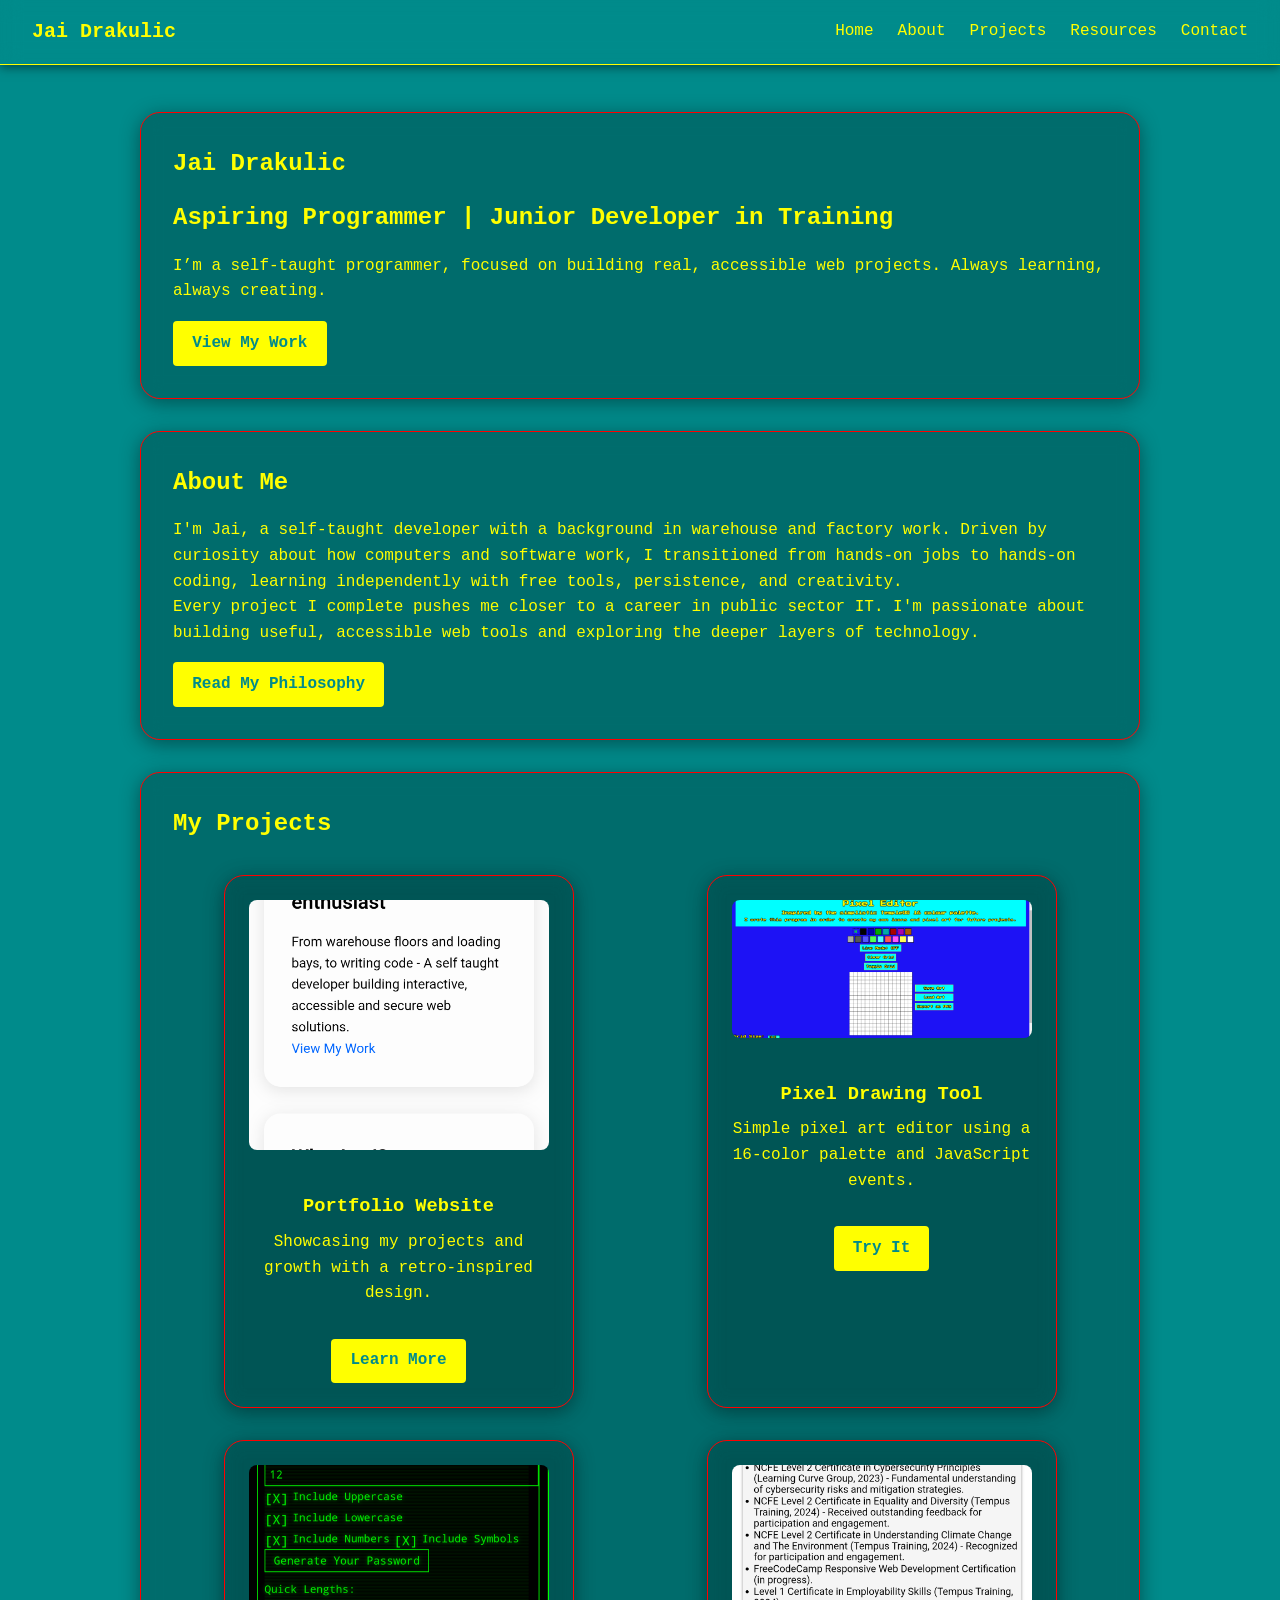
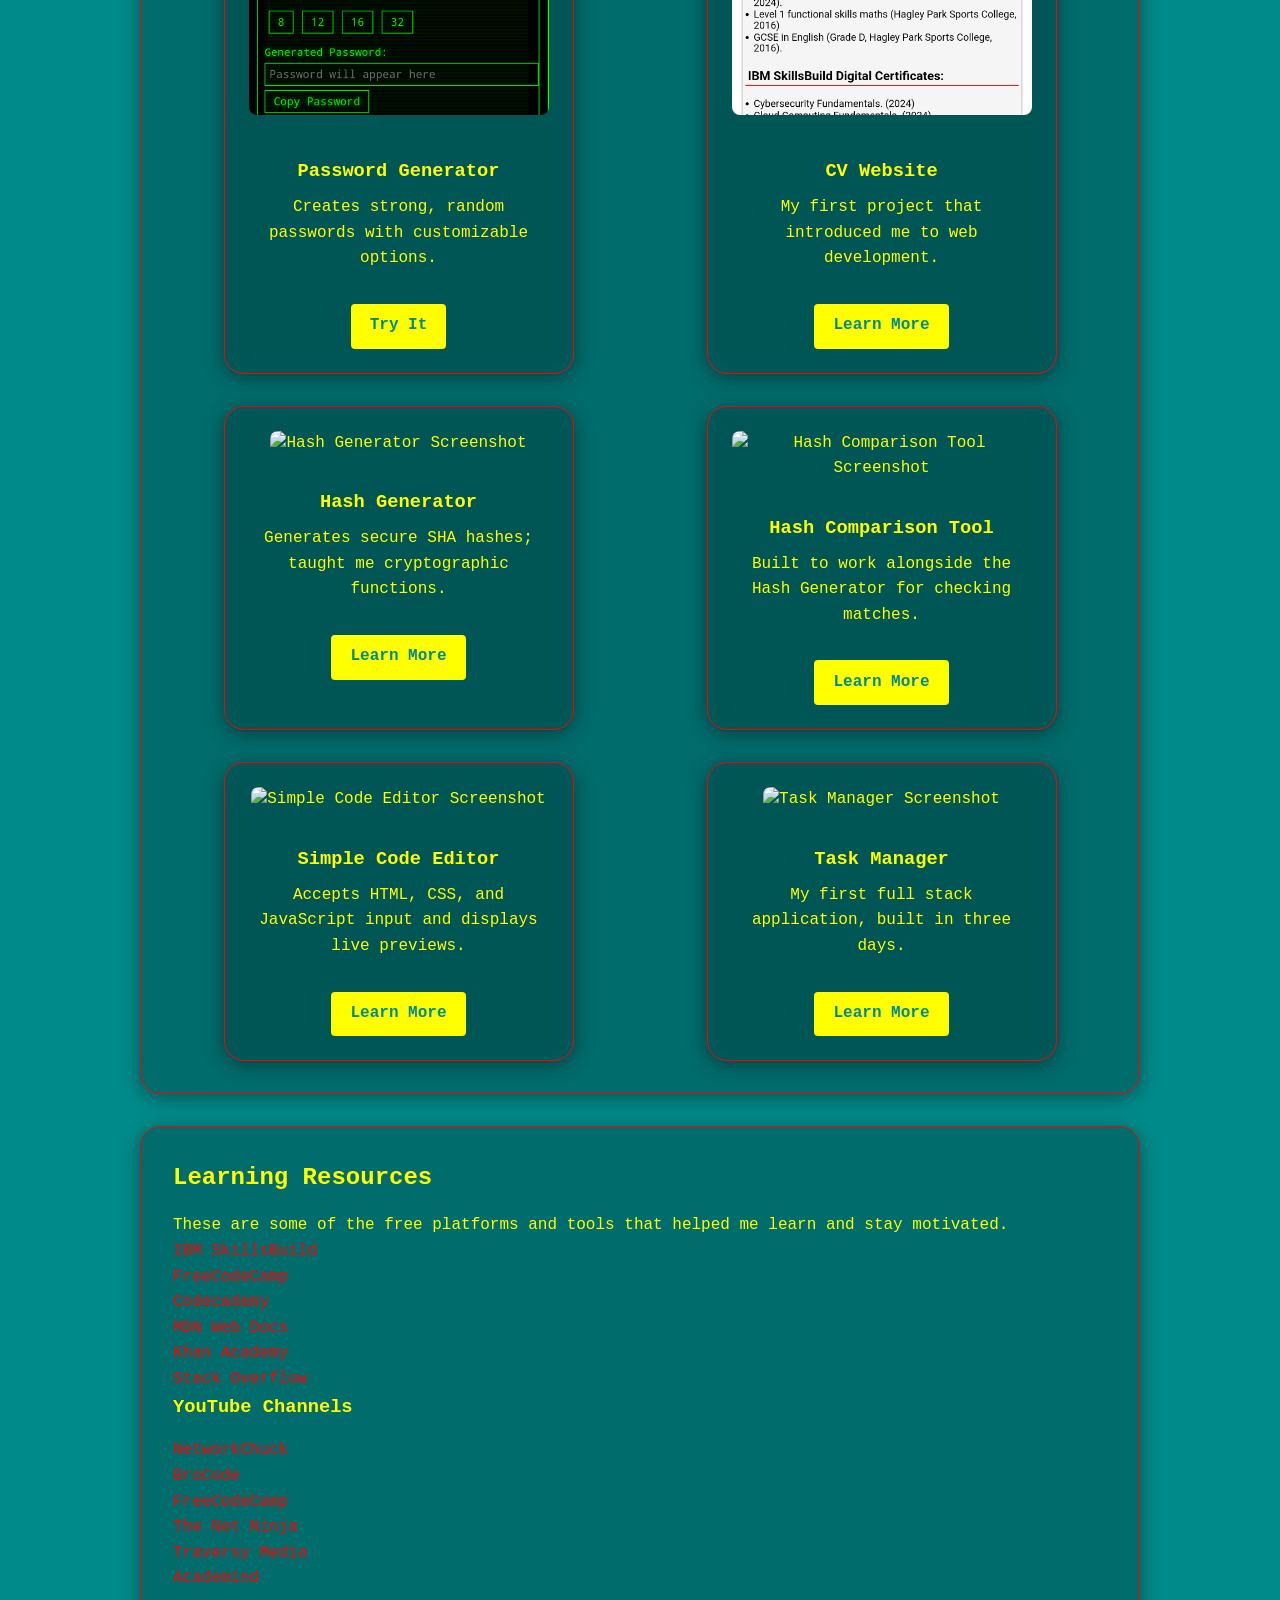
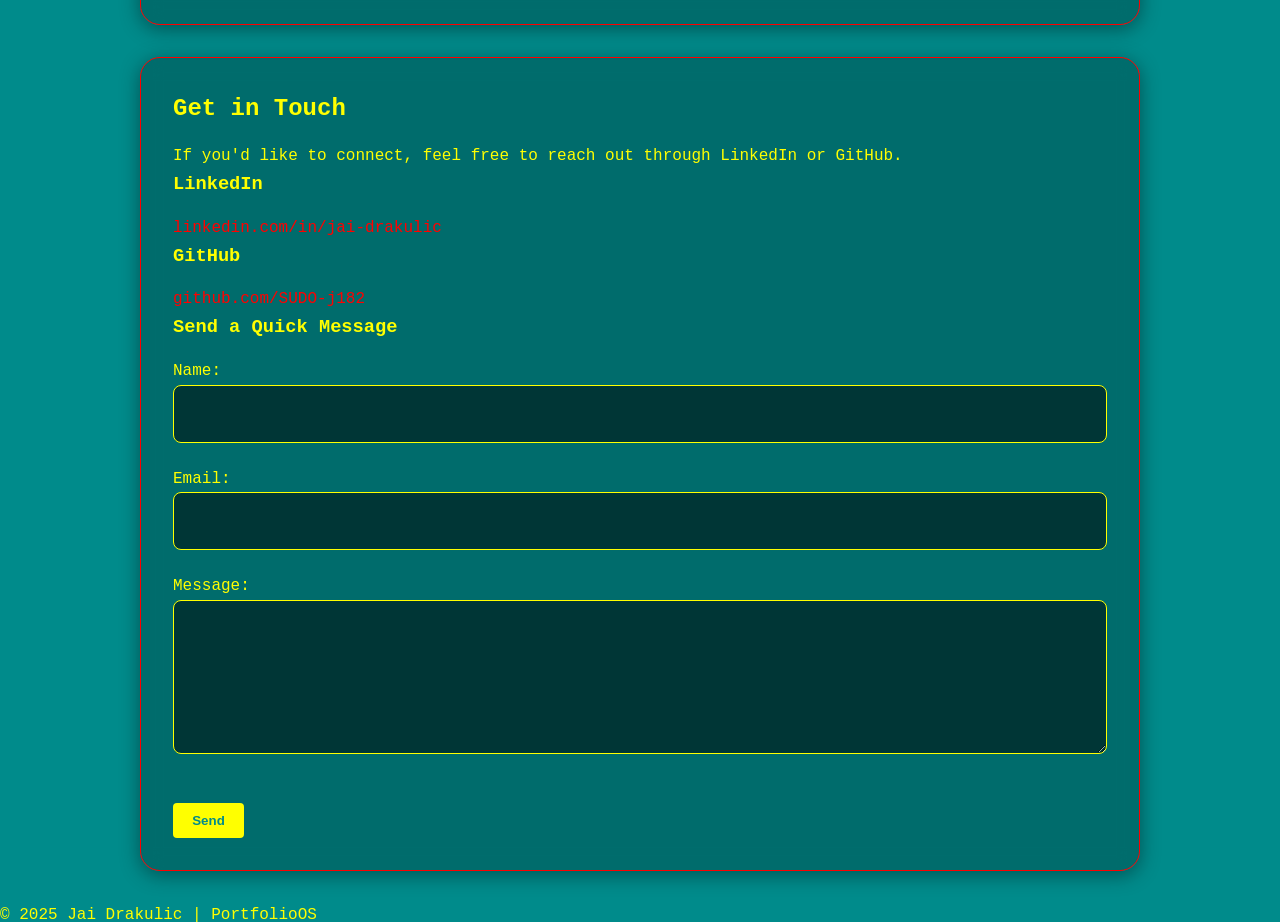
==== index.html @ 0e533c9b "Refactored CSS and HTML" ====
<!DOCTYPE html>
<html lang="en">

<head>
  <meta charset="UTF-8">
  <meta name="viewport" content="width=device-width, initial-scale=1.0">
  <meta name="description" content="PortfolioOS - Showcasing my programming, web development, and TempleOS-inspired projects.">
  <title>PortfolioOS | Home</title>
  <link rel="stylesheet" href="styles.css">
  <link rel="icon" href="assets/favicon-16x16.png" type="image/png">
  <style>
    .scroll-section {
      opacity: 1 !important;
      transform: none !important;
    }
  </style>
  
  
</head>

<body>

  <!--==============================
      NAVIGATION BAR
  ==============================-->
  <header>
    <nav class="navbar">
      <div class="nav-brand">Jai Drakulic</div>
      <ul class="nav-links">
        <li><a href="#intro">Home</a></li>
        <li><a href="#about">About</a></li>
        <li><a href="#projects">Projects</a></li>
        <li><a href="#resources">Resources</a></li>
        <li><a href="#contact">Contact</a></li>
      </ul>
    </nav>
  </header>

  <!--==============================
      HERO SECTION
  ==============================-->
  <main>
    <section id="intro" class="scroll-section">
      <div class="hero-content">
        <h1>Jai Drakulic</h1>
        <h2>Aspiring Programmer | Junior Developer in Training</h2>
        <p>I’m a self-taught programmer, focused on building real, accessible web projects. Always learning, always creating.</p>
        <a href="#projects" class="cta-button">View My Work</a>
      </div>
    </section>
    

    <!--==============================
        ABOUT SECTION
    ==============================-->
    <section id="about" class="scroll-section">
      <h2>About Me</h2>
      <p>I'm Jai, a self-taught developer with a background in warehouse and factory work. Driven by curiosity about how computers and software work, I transitioned from hands-on jobs to hands-on coding, learning independently with free tools, persistence, and creativity.</p>
      
      <p>Every project I complete pushes me closer to a career in public sector IT. I'm passionate about building useful, accessible web tools and exploring the deeper layers of technology.</p>
    
      <a href="#journal" class="cta-button">Read My Philosophy</a>
    </section>
    
    

    <!--==============================
        PROJECTS SECTION
    ==============================-->
    <section id="projects" class="scroll-section">
      <h2>My Projects</h2>
      <div class="project-grid">
    
        <!-- Project 1 -->
        <div class="project-card">
          <img src="assets/current portfolio(mobile).png" alt="Portfolio Website Screenshot">
          <h3>Portfolio Website</h3>
          <p>Showcasing my projects and growth with a retro-inspired design.</p>
          <a href="#portfolio-details" class="cta-button">Learn More</a>
        </div>
    
        <!-- Project 2 -->
        <div class="project-card">
          <img src="assets/current drawtool (desktop).png" alt="Pixel Drawing Tool Screenshot">
          <h3>Pixel Drawing Tool</h3>
          <p>Simple pixel art editor using a 16-color palette and JavaScript events.</p>
          <a href="https://sudo-j182.github.io/simple-drawing-tool/" target="_blank" class="cta-button">Try It</a>
        </div>
    
        <!-- Project 3 -->
        <div class="project-card">
          <img src="assets/current passgen (mobile).png" alt="Password Generator Screenshot">
          <h3>Password Generator</h3>
          <p>Creates strong, random passwords with customizable options.</p>
          <a href="https://sudo-j182.github.io/Password-Generator/" target="_blank" class="cta-button">Try It</a>
        </div>
    
        <!-- New: CV Website -->
        <div class="project-card">
          <img src="assets/cv layout.png" alt="CV Website Screenshot">
          <h3>CV Website</h3>
          <p>My first project that introduced me to web development.</p>
          <a href="#cv-details" class="cta-button">Learn More</a>
        </div>
    
        <!-- New: Hash Generator -->
        <div class="project-card">
          <img src="assets/hash-generator.png" alt="Hash Generator Screenshot">
          <h3>Hash Generator</h3>
          <p>Generates secure SHA hashes; taught me cryptographic functions.</p>
          <a href="#hashgen-details" class="cta-button">Learn More</a>
        </div>
    
        <!-- New: Hash Comparison Tool -->
        <div class="project-card">
          <img src="assets/hash-compare.png" alt="Hash Comparison Tool Screenshot">
          <h3>Hash Comparison Tool</h3>
          <p>Built to work alongside the Hash Generator for checking matches.</p>
          <a href="#hashcompare-details" class="cta-button">Learn More</a>
        </div>
    
        <!-- New: Simple Code Editor -->
        <div class="project-card">
          <img src="assets/code-editor.png" alt="Simple Code Editor Screenshot">
          <h3>Simple Code Editor</h3>
          <p>Accepts HTML, CSS, and JavaScript input and displays live previews.</p>
          <a href="#codeeditor-details" class="cta-button">Learn More</a>
        </div>
    
        <!-- New: Task Manager -->
        <div class="project-card">
          <img src="assets/task-manager.png" alt="Task Manager Screenshot">
          <h3>Task Manager</h3>
          <p>My first full stack application, built in three days.</p>
          <a href="#taskmanager-details" class="cta-button">Learn More</a>
        </div>
    
      </div>
    </section>
    
    

    <!--==============================
        RESOURCES SECTION
    ==============================-->
    <section id="resources" class="scroll-section">
      <h2>Learning Resources</h2>
      <p>These are some of the free platforms and tools that helped me learn and stay motivated.</p>

      <ul>
        <li><a href="https://skillsbuild.org/" target="_blank" rel="noopener noreferrer">IBM SkillsBuild</a></li>
        <li><a href="https://www.freecodecamp.org/" target="_blank" rel="noopener noreferrer">FreeCodeCamp</a></li>
        <li><a href="https://www.codecademy.com/" target="_blank" rel="noopener noreferrer">Codecademy</a></li>
        <li><a href="https://developer.mozilla.org/" target="_blank" rel="noopener noreferrer">MDN Web Docs</a></li>
        <li><a href="https://www.khanacademy.org/" target="_blank" rel="noopener noreferrer">Khan Academy</a></li>
        <li><a href="https://www.stackoverflow.com" target="_blank" rel="noopener noreferrer">Stack Overflow</a></li>
      </ul>

      <h3>YouTube Channels</h3>
      <ul>
        <li><a href="https://www.youtube.com/c/NetworkChuck" target="_blank" rel="noopener noreferrer">NetworkChuck</a></li>
        <li><a href="https://www.youtube.com/c/BroCodez" target="_blank" rel="noopener noreferrer">BroCode</a></li>
        <li><a href="https://www.youtube.com/c/Freecodecamp" target="_blank" rel="noopener noreferrer">FreeCodeCamp</a></li>
        <li><a href="https://www.youtube.com/c/TheNetNinja" target="_blank" rel="noopener noreferrer">The Net Ninja</a></li>
        <li><a href="https://www.youtube.com/c/TraversyMedia" target="_blank" rel="noopener noreferrer">Traversy Media</a></li>
        <li><a href="https://www.youtube.com/c/Academind" target="_blank" rel="noopener noreferrer">Academind</a></li>
      </ul>
    </section>

    <!--==============================
        CONTACT SECTION
    ==============================-->
    <section id="contact" class="scroll-section">
      <h2>Get in Touch</h2>
      <p>If you'd like to connect, feel free to reach out through LinkedIn or GitHub.</p>

      <div class="contact-methods">
        <h3>LinkedIn</h3>
        <p><a href="https://www.linkedin.com/in/jai-drakulic-7a1230340/" target="_blank" rel="noopener noreferrer">linkedin.com/in/jai-drakulic</a></p>

        <h3>GitHub</h3>
        <p><a href="https://github.com/SUDO-j182" target="_blank" rel="noopener noreferrer">github.com/SUDO-j182</a></p>
      </div>

      <h3>Send a Quick Message</h3>
      <form action="https://formspree.io/f/{your-form-id}" method="POST" class="contact-form styled-form">
        <label for="name">Name:</label>
        <input type="text" id="name" name="name" required>

        <label for="email">Email:</label>
        <input type="email" id="email" name="email" required>

        <label for="message">Message:</label>
        <textarea id="message" name="message" rows="5" required></textarea>

        <button type="submit" class="cta-button">Send</button>
      </form>
    </section>
  </main>

  <!--==============================
        FOOTER
  ==============================-->
  <footer>
    <p>&copy; 2025 Jai Drakulic | PortfolioOS</p>
  </footer>

  <script src="main.js" defer></script>
</body>
</html>
---- styles.css ----
/* ================================
   CSS RESET
================================ */
* {
  margin: 0;
  padding: 0;
  box-sizing: border-box;
}

html {
  scroll-behavior: smooth;
}

/* ================================
   GLOBAL STYLES
================================ */
@font-face {
  font-family: 'Press Start 2P';
  src: url('PressStart2P-Regular.ttf') format('truetype');
  font-display: swap;
}

body {
  font-family: 'Press Start 2P', monospace;
  line-height: 1.6;
  background-color: darkcyan;
  color: yellow;
  padding-top: 80px;
}

h1, h2, h3 {
  font-weight: 600;
  margin-bottom: 1rem;
  color: yellow;
}

a {
  color: red;
  text-decoration: none;
}

a:hover {
  text-decoration: underline;
}

ul {
  list-style: none;
  padding-left: 0;
  padding-right: 0;
}

/* ================================
   REUSABLE SECTIONS / CONTAINERS
================================ */
.scroll-section {
  background: rgba(0, 79, 79, 0.5);
  border: 1px solid red;
  border-radius: 20px;
  padding: 2rem;
  margin: 2rem auto;
  width: 90%;
  max-width: 1000px;
  backdrop-filter: blur(10px);
  box-shadow: 0 4px 20px rgba(0, 0, 0, 0.4);
  opacity: 0;
  transform: translateY(40px);
  transition: opacity 0.8s ease-out, transform 0.8s ease-out;
  will-change: opacity, transform;
}

.scroll-section.visible {
  opacity: 1;
  transform: translateY(0);
}

.scroll-section:hover {
  transform: scale(1.02);
  box-shadow: 0 12px 32px rgba(255, 0, 0, 0.4);
  border: 1px solid yellow;
}

/* ================================
   NAVIGATION BAR
================================ */
.navbar {
  position: fixed;
  top: 0;
  left: 0;
  width: 100%;
  z-index: 999;
  display: flex;
  justify-content: space-between;
  align-items: center;
  padding: 1rem 2rem;
  background-color: rgba(0, 139, 139, 0.2);
  backdrop-filter: blur(10px);
  border-bottom: 1px solid yellow;
  color: yellow;
  box-shadow: 0 2px 10px rgba(0, 0, 0, 0.5);
}

.nav-brand {
  font-weight: bold;
  font-size: 1.25rem;
  color: yellow;
}

.nav-links {
  display: flex;
  gap: 1.5rem;
}

.nav-links li a {
  color: yellow;
  text-decoration: none;
  font-weight: 500;
  position: relative;
  transition: color 0.3s ease, transform 0.3s ease;
}

.nav-links li a::after {
  content: '';
  position: absolute;
  left: 0;
  bottom: -4px;
  width: 0;
  height: 2px;
  background-color: red;
  transition: width 0.3s ease;
}

.nav-links li a:hover {
  transform: scale(1.05);
  color: yellow;
}
.nav-links li a:hover::after {
  width: 100%;
}

/* ================================
   PROJECT HOVER EFFECT (Original)
================================ */
.project:hover {
  transform: scale(1.02);
  box-shadow: 0 8px 20px rgba(255, 0, 0, 0.4);
  transition: all 0.3s ease;
}

/* ================================
   CONTACT FORM STYLING
================================ */
.styled-form input,
.styled-form textarea {
  width: 100%;
  padding: 1rem;
  margin-bottom: 1.5rem;
  border: 1px solid yellow;
  border-radius: 8px;
  background-color: #003636;
  color: yellow;
  font-size: 1rem;
  font-family: inherit;
  resize: vertical;
  box-sizing: border-box;
  line-height: 1.5;
  transition: background-color 0.3s ease, box-shadow 0.3s ease;
}

.styled-form input::placeholder,
.styled-form textarea::placeholder {
  color: rgba(255, 255, 0, 0.6);
}

.styled-form input:focus,
.styled-form textarea:focus {
  outline: none;
  background-color: #004f4f;
  box-shadow: 0 0 0 2px red;
}

/* ================================
   CALL TO ACTION BUTTON
================================ */
.cta-button {
  display: inline-block;
  margin-top: 1rem;
  padding: 0.6rem 1.2rem;
  background-color: yellow;
  color: darkcyan;
  font-weight: bold;
  text-decoration: none;
  border: none;
  border-radius: 4px;
  transition: background-color 0.3s ease;
}

.cta-button:hover {
  background-color: #ffe100;
}

/* ================================
   SCROLLBAR STYLING
================================ */
::-webkit-scrollbar {
  width: 8px;
}
::-webkit-scrollbar-track {
  background: #002b2b;
}
::-webkit-scrollbar-thumb {
  background-color: yellow;
  border-radius: 10px;
}

/* ================================
   RANDOM QUOTES BLOCK
================================ */
#random-thought {
  opacity: 1;
  transition: opacity 1s ease-in-out;
  color: yellow;
}

.fade-out {
  opacity: 0;
}

/* ================================
   PROJECT GRID & PROJECT CARDS
================================ */
.project-grid {
  display: grid;
  grid-template-columns: repeat(auto-fit, minmax(300px, 1fr));
  gap: 2rem;
  justify-items: center;
  margin-top: 2rem;
}

.project-card {
  background: rgba(0, 79, 79, 0.5);
  border: 1px solid red;
  border-radius: 20px;
  padding: 1.5rem;
  width: 100%;
  max-width: 350px;
  text-align: center;
  backdrop-filter: blur(10px);
  box-shadow: 0 4px 20px rgba(0, 0, 0, 0.4);
  transition: transform 0.3s ease, box-shadow 0.3s ease;
}

.project-card:hover {
  transform: scale(1.02);
  box-shadow: 0 8px 20px rgba(255, 0, 0, 0.4);
}

.project-card img {
  width: 100%;
  height: auto;
  border-radius: 8px;
  margin-bottom: 1rem;
  max-height: 250px; /* 🛠️ LIMIT how tall images can be */
  object-fit: cover; /* 🛠️ crops nicely without squashing */
}

.project-card h3 {
  margin-top: 1rem;
  margin-bottom: 0.5rem;
  color: yellow;
}

.project-card p {
  margin-bottom: 1rem;
  color: yellow;
}

/* ================================
   RESPONSIVE DESIGN
================================ */
@media (max-width: 768px) {
  .navbar {
    flex-direction: column;
    align-items: flex-start;
    padding: 0.75rem;
  }

  .nav-brand {
    width: 100%;
    text-align: center;
  }

  .nav-links {
    flex-direction: row;
    gap: 0.5rem;
    width: 100%;
    margin-top: 0.5rem;
  }

  .nav-links a {
    padding: 0.75rem 0.75rem;
    width: 100%;
    display: block;
    border-radius: 8px;
  }

  .nav-links a:hover {
    background-color: rgba(0, 79, 79, 0.4);
  }

  img {
    max-width: 300px;
  }
}
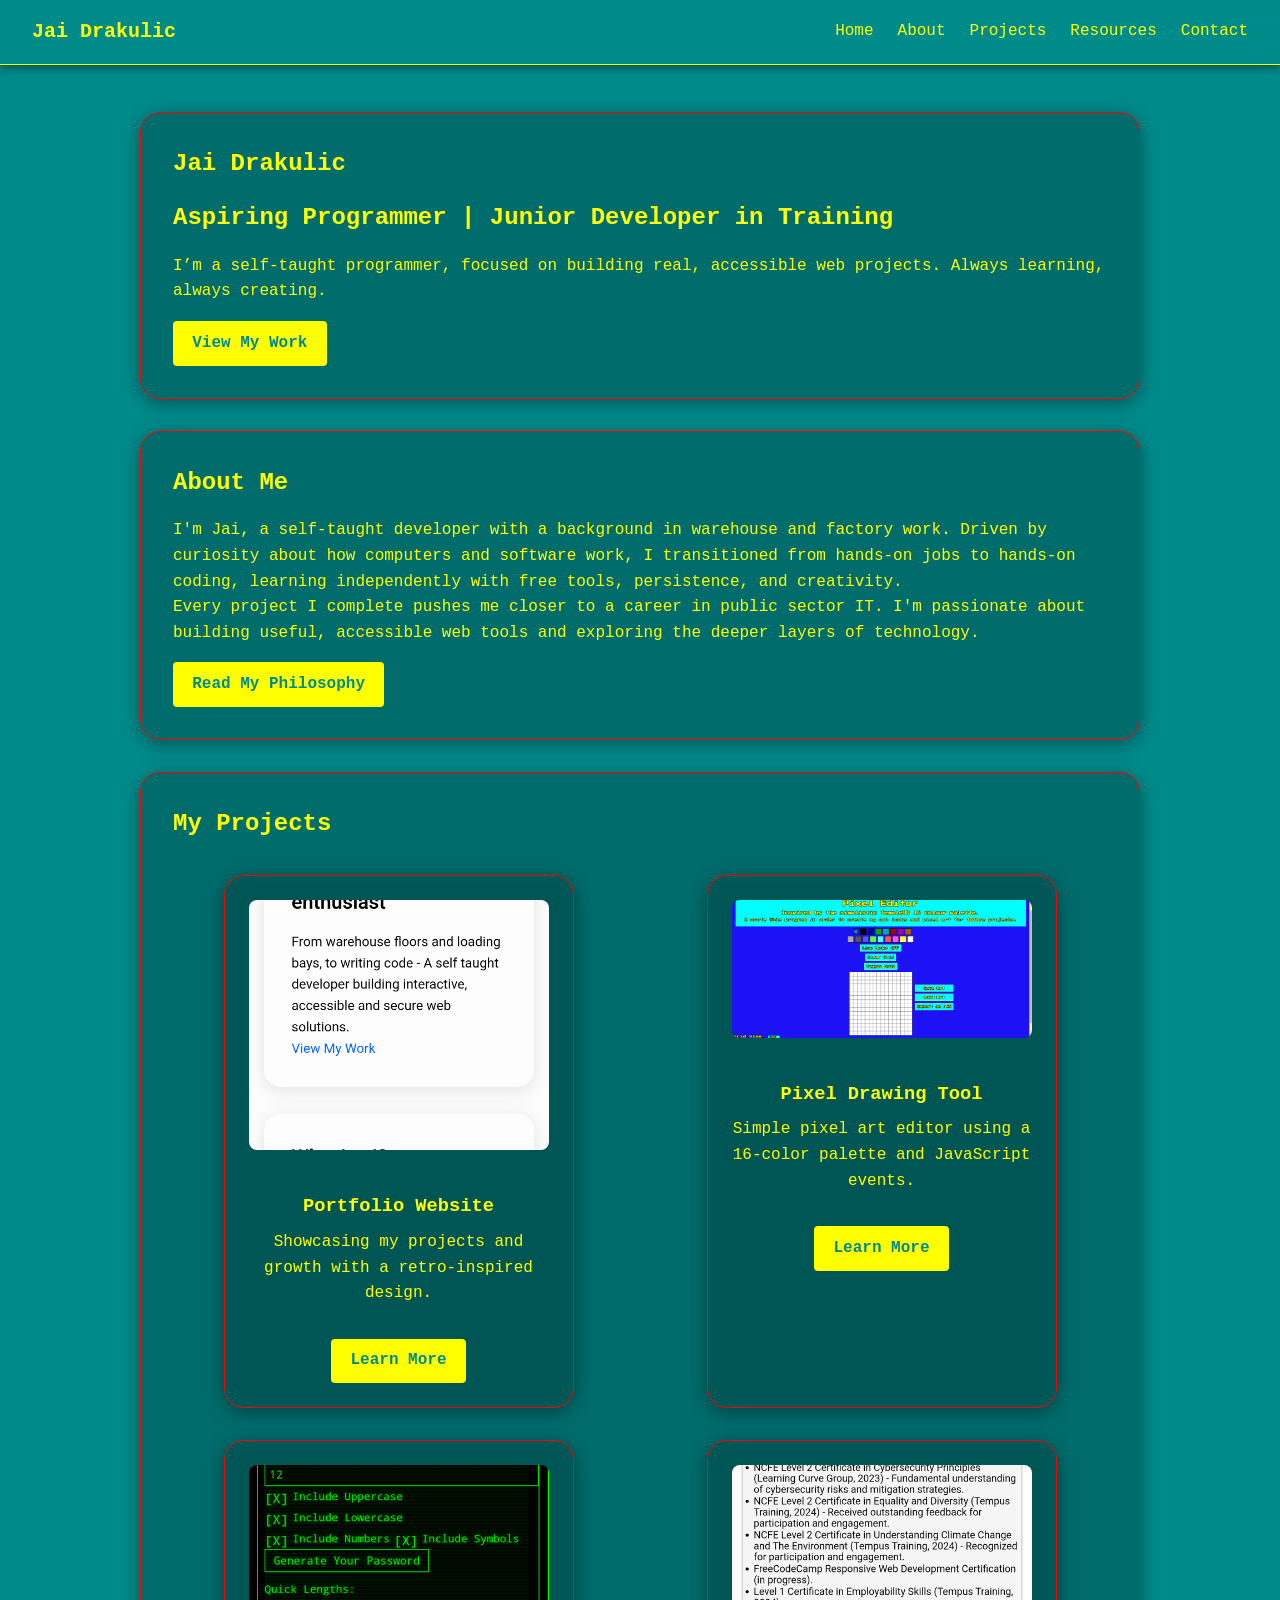
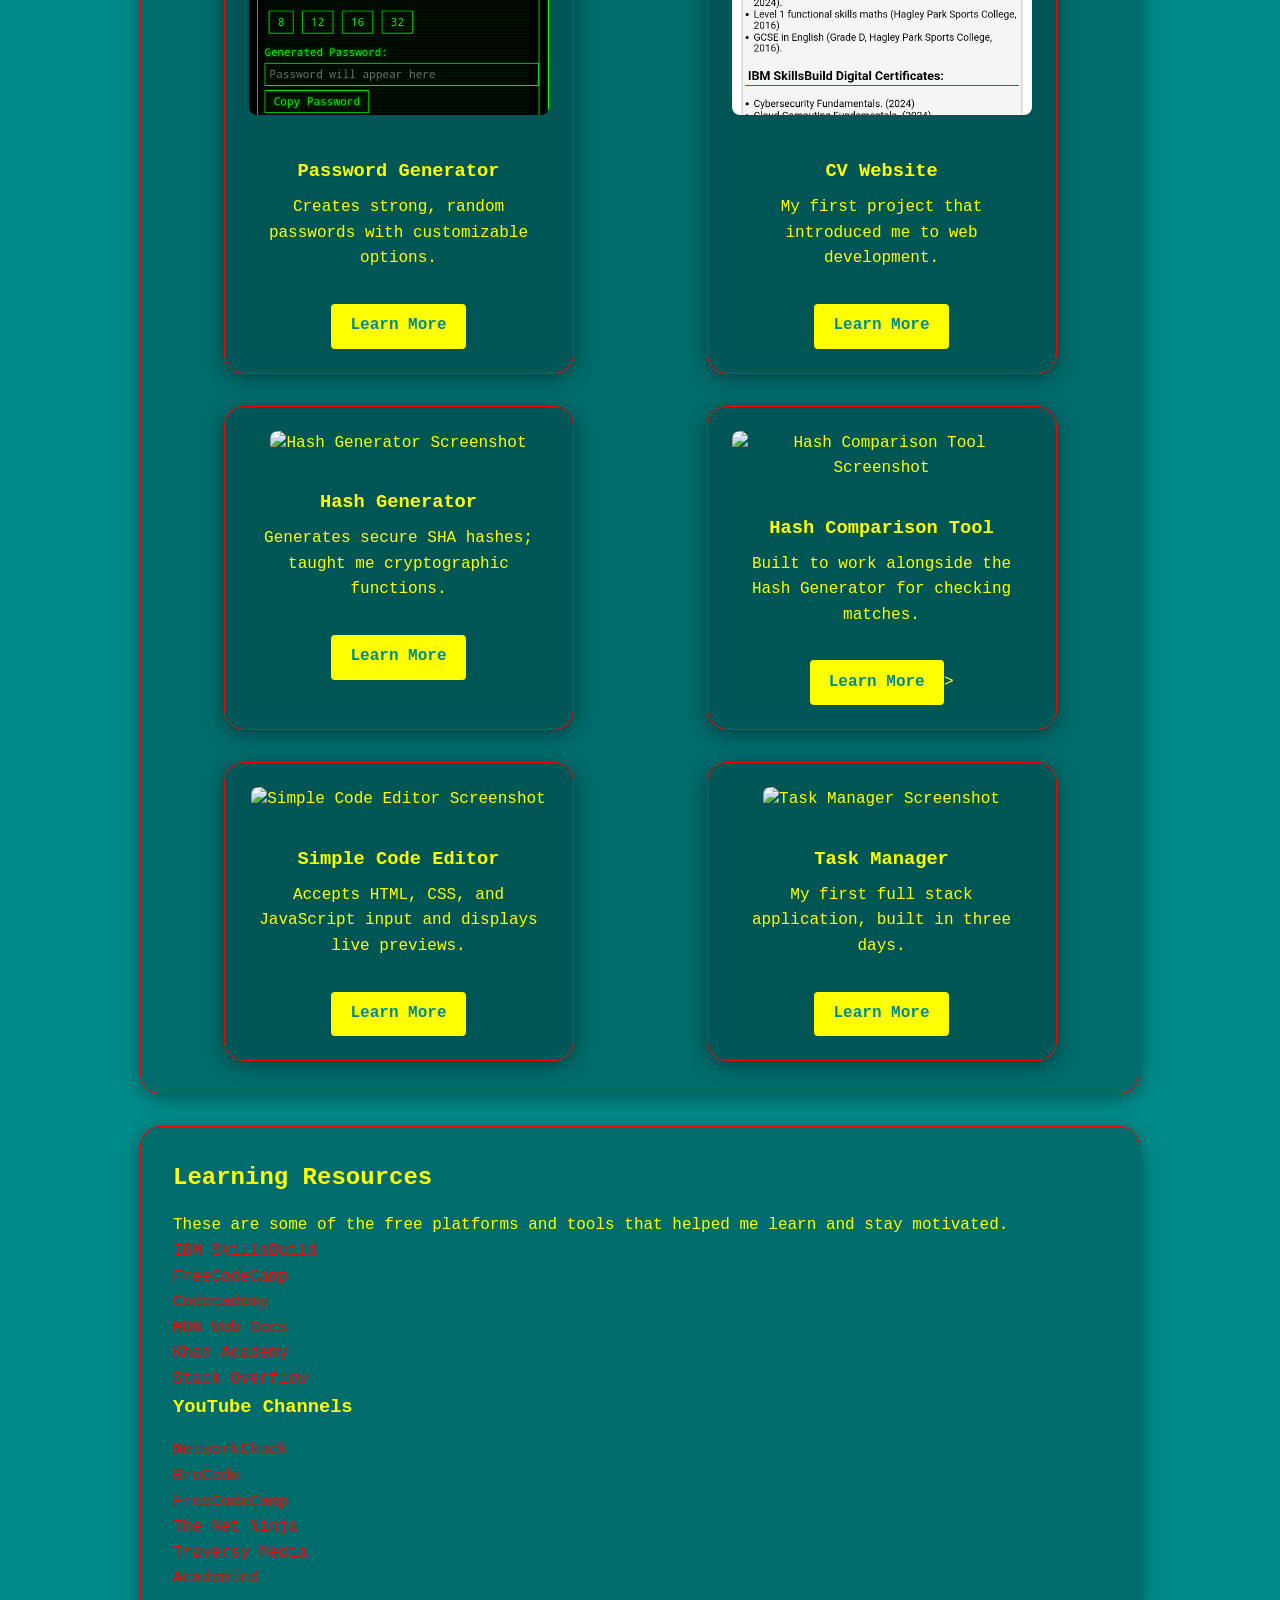
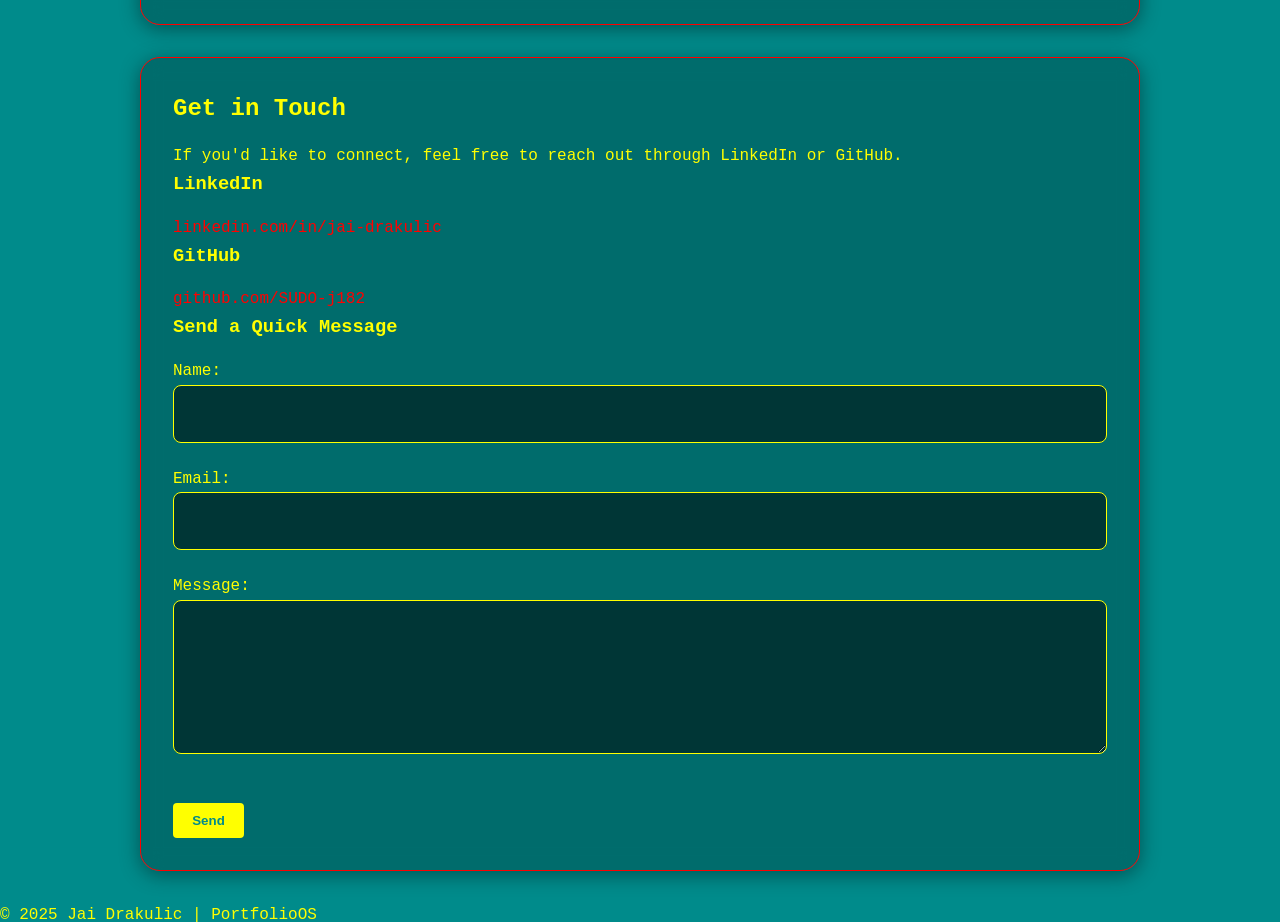
==== commit 975c1e5e: "Adding dynamic project modals so that users fan kearn more if they choose to by clicking kearn more " ====
--- a/index.html
+++ b/index.html
@@ -76,7 +76,7 @@
           <img src="assets/current portfolio(mobile).png" alt="Portfolio Website Screenshot">
           <h3>Portfolio Website</h3>
           <p>Showcasing my projects and growth with a retro-inspired design.</p>
-          <a href="#portfolio-details" class="cta-button">Learn More</a>
+         <a href="javascript:void(0);" class="cta-button" onclick="openModal('Portfolio Website', 'Showcasing my projects and growth with a retro-inspired design.')">Learn More</a>
         </div>
     
         <!-- Project 2 -->
@@ -84,7 +84,7 @@
           <img src="assets/current drawtool (desktop).png" alt="Pixel Drawing Tool Screenshot">
           <h3>Pixel Drawing Tool</h3>
           <p>Simple pixel art editor using a 16-color palette and JavaScript events.</p>
-          <a href="https://sudo-j182.github.io/simple-drawing-tool/" target="_blank" class="cta-button">Try It</a>
+          <a href="javascript:void(0);" class="cta-button" onclick="openModal('Portfolio Website', 'Showcasing my projects and growth with a retro-inspired design.')">Learn More</a>
         </div>
     
         <!-- Project 3 -->
@@ -92,7 +92,7 @@
           <img src="assets/current passgen (mobile).png" alt="Password Generator Screenshot">
           <h3>Password Generator</h3>
           <p>Creates strong, random passwords with customizable options.</p>
-          <a href="https://sudo-j182.github.io/Password-Generator/" target="_blank" class="cta-button">Try It</a>
+          <a href="javascript:void(0);" class="cta-button" onclick="openModal('Portfolio Website', 'Showcasing my projects and growth with a retro-inspired design.')">Learn More</a>
         </div>
     
         <!-- New: CV Website -->
@@ -100,7 +100,7 @@
           <img src="assets/cv layout.png" alt="CV Website Screenshot">
           <h3>CV Website</h3>
           <p>My first project that introduced me to web development.</p>
-          <a href="#cv-details" class="cta-button">Learn More</a>
+          <a href="javascript:void(0);" class="cta-button" onclick="openModal('Portfolio Website', 'Showcasing my projects and growth with a retro-inspired design.')">Learn More</a>
         </div>
     
         <!-- New: Hash Generator -->
@@ -108,7 +108,7 @@
           <img src="assets/hash-generator.png" alt="Hash Generator Screenshot">
           <h3>Hash Generator</h3>
           <p>Generates secure SHA hashes; taught me cryptographic functions.</p>
-          <a href="#hashgen-details" class="cta-button">Learn More</a>
+          <a href="javascript:void(0);" class="cta-button" onclick="openModal('Portfolio Website', 'Showcasing my projects and growth with a retro-inspired design.')">Learn More</a>
         </div>
     
         <!-- New: Hash Comparison Tool -->
@@ -116,7 +116,7 @@
           <img src="assets/hash-compare.png" alt="Hash Comparison Tool Screenshot">
           <h3>Hash Comparison Tool</h3>
           <p>Built to work alongside the Hash Generator for checking matches.</p>
-          <a href="#hashcompare-details" class="cta-button">Learn More</a>
+          <a href="javascript:void(0);" class="cta-button" onclick="openModal('Portfolio Website', 'Showcasing my projects and growth with a retro-inspired design.')">Learn More</a>>
         </div>
     
         <!-- New: Simple Code Editor -->
@@ -124,7 +124,7 @@
           <img src="assets/code-editor.png" alt="Simple Code Editor Screenshot">
           <h3>Simple Code Editor</h3>
           <p>Accepts HTML, CSS, and JavaScript input and displays live previews.</p>
-          <a href="#codeeditor-details" class="cta-button">Learn More</a>
+          <a href="javascript:void(0);" class="cta-button" onclick="openModal('Portfolio Website', 'Showcasing my projects and growth with a retro-inspired design.')">Learn More</a>
         </div>
     
         <!-- New: Task Manager -->
@@ -132,7 +132,7 @@
           <img src="assets/task-manager.png" alt="Task Manager Screenshot">
           <h3>Task Manager</h3>
           <p>My first full stack application, built in three days.</p>
-          <a href="#taskmanager-details" class="cta-button">Learn More</a>
+          <a href="javascript:void(0);" class="cta-button" onclick="openModal('Portfolio Website', 'Showcasing my projects and growth with a retro-inspired design.')">Learn More</a>
         </div>
     
       </div>
@@ -204,6 +204,14 @@
   <footer>
     <p>&copy; 2025 Jai Drakulic | PortfolioOS</p>
   </footer>
+  
+  <div id="projectModal" class="modal">
+    <div class="modal-content">
+      <span class="close-button">&times;</span>
+      <h2 id="modal-tile">TITLE</h2>
+      <p id="modal-description">PROJECT DEETS GO HERE</p>
+    </div>
+  </div>
 
   <script src="main.js" defer></script>
 </body>
--- a/styles.css
+++ b/styles.css
@@ -311,3 +311,44 @@
     max-width: 300px;
   }
 }
+
+/* ================================
+   MODAL STYLING
+================================ */
+.modal {
+  display: none; /* Hidden by default */
+  position: fixed;
+  z-index: 1000;
+  left: 0;
+  top: 0;
+  width: 100%;
+  height: 100%;
+  overflow: auto;
+  background-color: rgba(0,0,0,0.7); /* Slight dark background */
+  backdrop-filter: blur(5px);
+}
+
+.modal-content {
+  background-color: darkcyan;
+  margin: 10% auto;
+  padding: 2rem;
+  border: 1px solid red;
+  border-radius: 12px;
+  width: 90%;
+  max-width: 500px;
+  color: yellow;
+  text-align: center;
+  box-shadow: 0 0 20px red;
+  font-family: 'Press Start 2P', monospace;
+}
+
+.close-button {
+  color: yellow;
+  float: right;
+  font-size: 2rem;
+  cursor: pointer;
+}
+
+.close-button:hover {
+  color: red;
+}
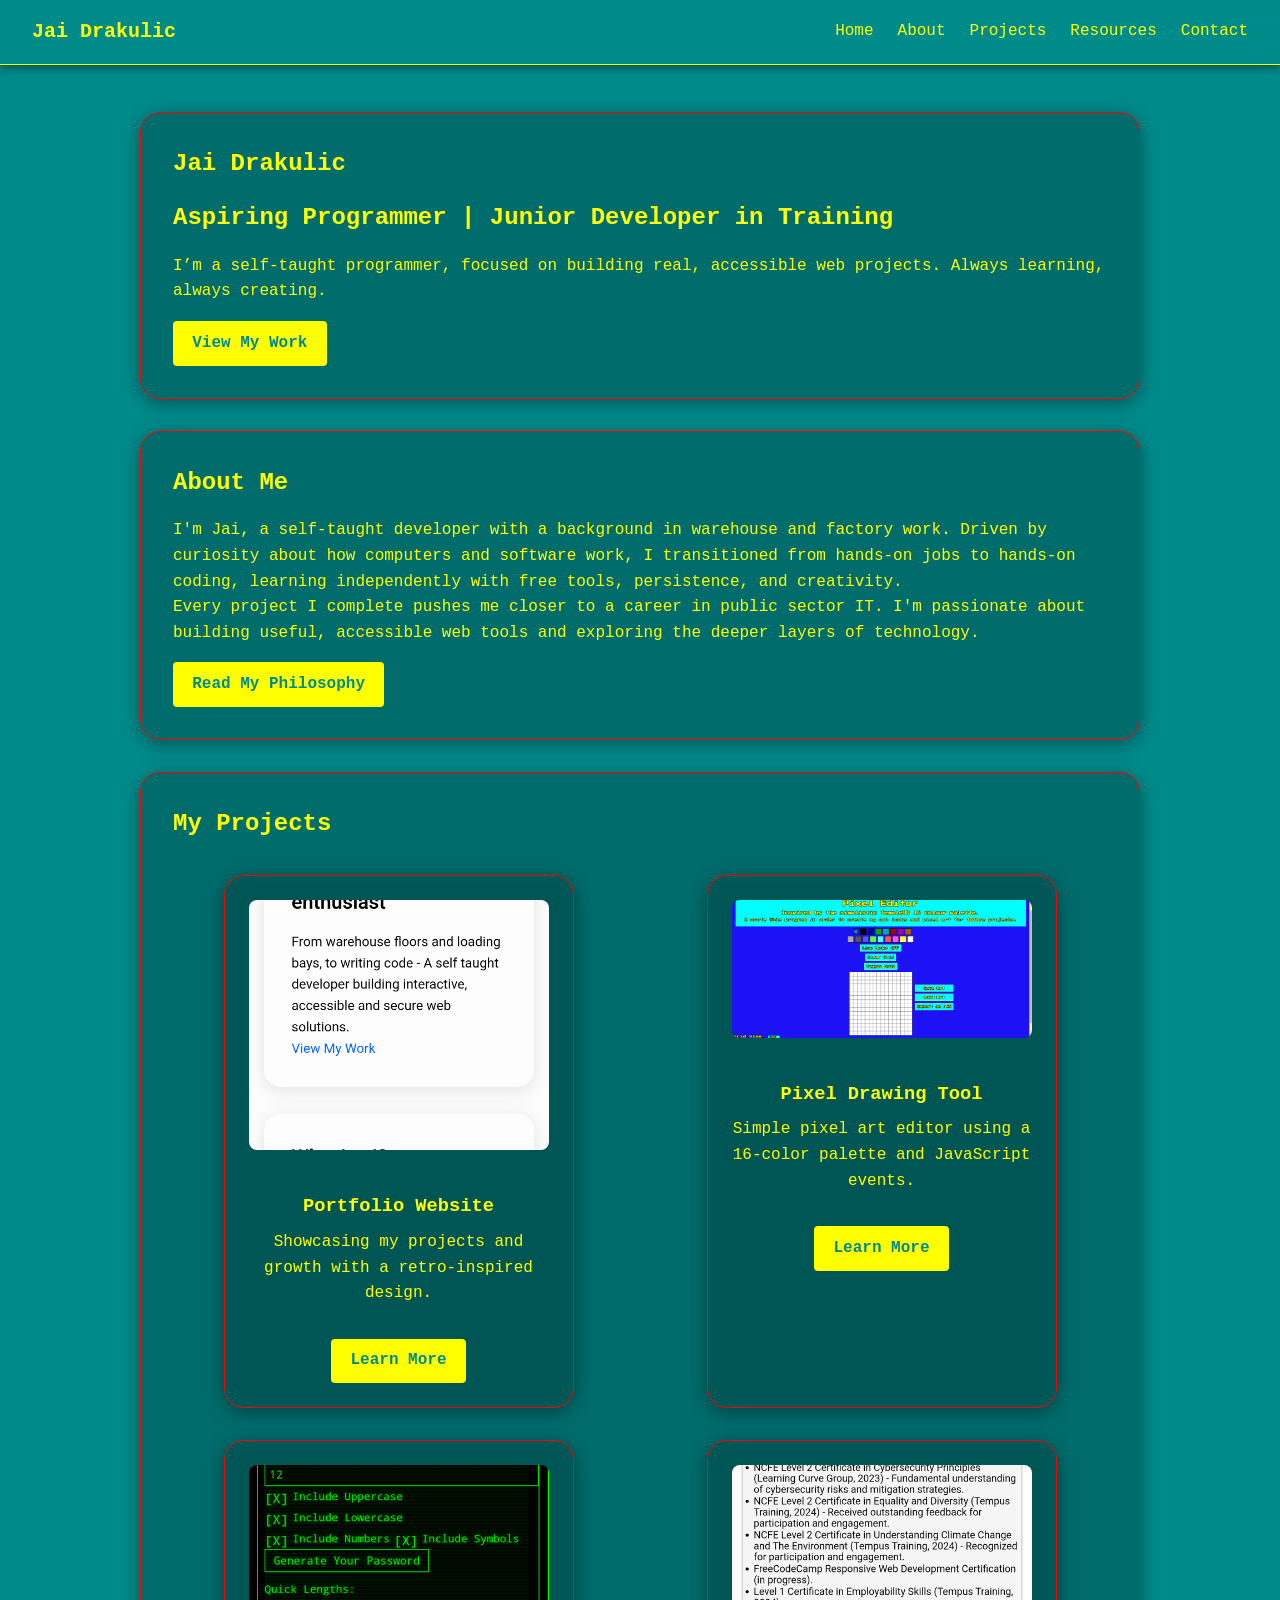
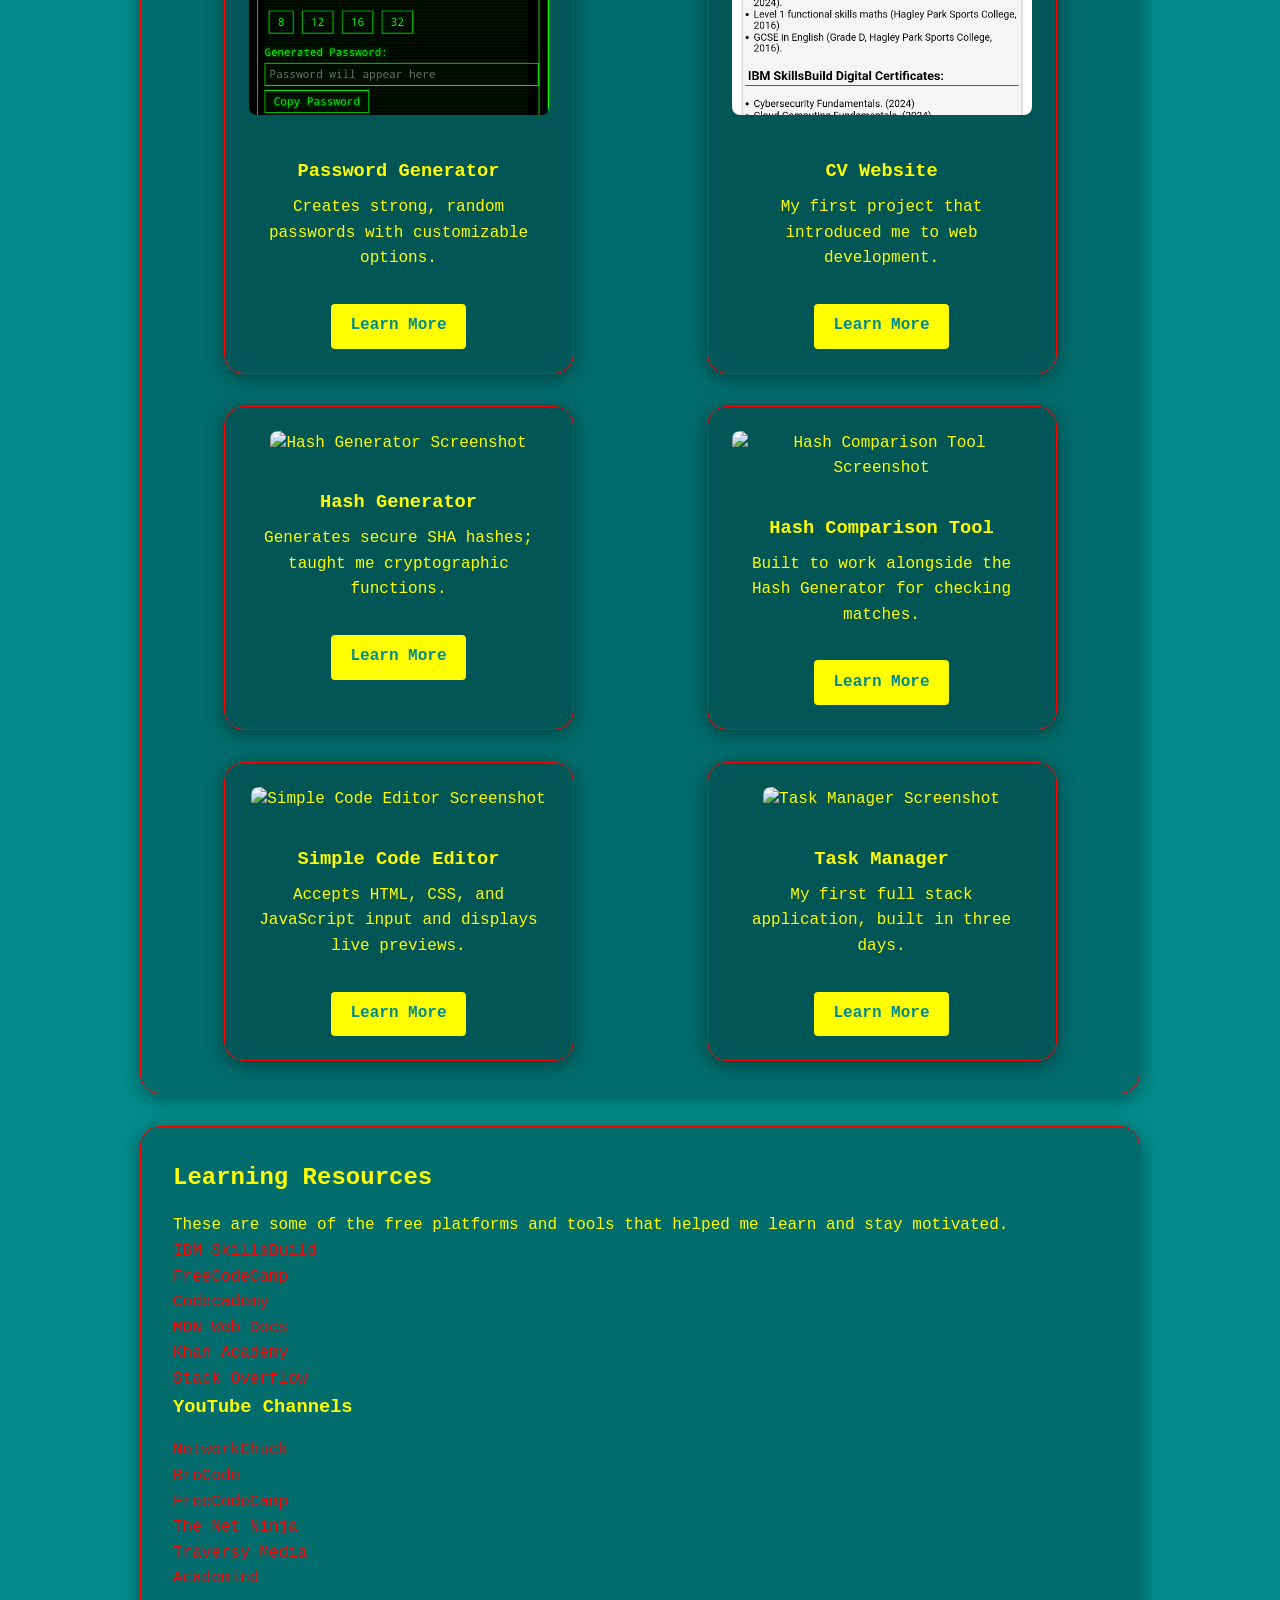
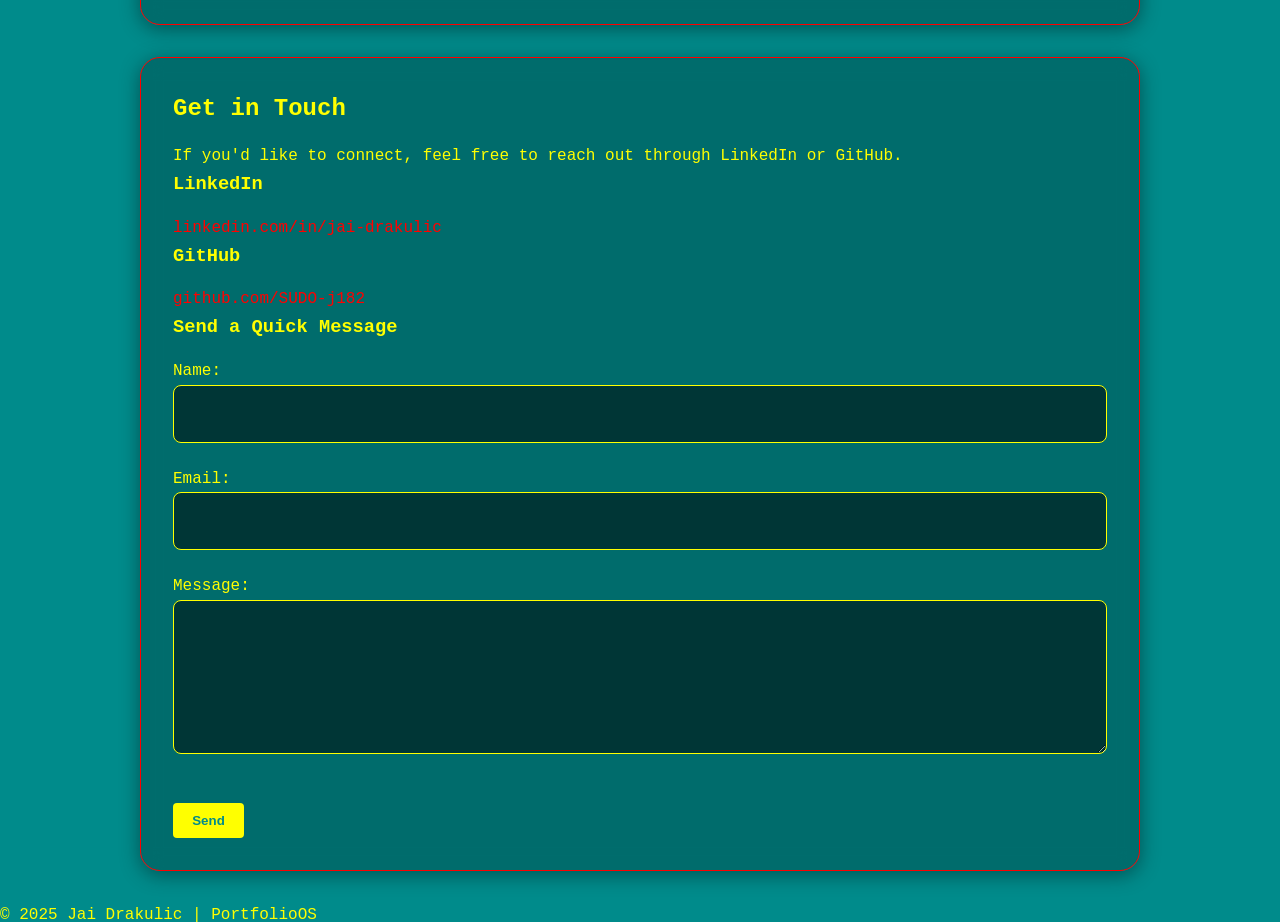
==== commit 647c296a: "Replaced main source files with newest versions From mobile editor git client issues" ====
--- a/index.html
+++ b/index.html
@@ -67,77 +67,76 @@
     <!--==============================
         PROJECTS SECTION
     ==============================-->
-    <section id="projects" class="scroll-section">
-      <h2>My Projects</h2>
-      <div class="project-grid">
-    
-        <!-- Project 1 -->
-        <div class="project-card">
-          <img src="assets/current portfolio(mobile).png" alt="Portfolio Website Screenshot">
-          <h3>Portfolio Website</h3>
-          <p>Showcasing my projects and growth with a retro-inspired design.</p>
-         <a href="javascript:void(0);" class="cta-button" onclick="openModal('Portfolio Website', 'Showcasing my projects and growth with a retro-inspired design.')">Learn More</a>
-        </div>
-    
-        <!-- Project 2 -->
-        <div class="project-card">
-          <img src="assets/current drawtool (desktop).png" alt="Pixel Drawing Tool Screenshot">
-          <h3>Pixel Drawing Tool</h3>
-          <p>Simple pixel art editor using a 16-color palette and JavaScript events.</p>
-          <a href="javascript:void(0);" class="cta-button" onclick="openModal('Portfolio Website', 'Showcasing my projects and growth with a retro-inspired design.')">Learn More</a>
-        </div>
-    
-        <!-- Project 3 -->
-        <div class="project-card">
-          <img src="assets/current passgen (mobile).png" alt="Password Generator Screenshot">
-          <h3>Password Generator</h3>
-          <p>Creates strong, random passwords with customizable options.</p>
-          <a href="javascript:void(0);" class="cta-button" onclick="openModal('Portfolio Website', 'Showcasing my projects and growth with a retro-inspired design.')">Learn More</a>
-        </div>
-    
-        <!-- New: CV Website -->
-        <div class="project-card">
-          <img src="assets/cv layout.png" alt="CV Website Screenshot">
-          <h3>CV Website</h3>
-          <p>My first project that introduced me to web development.</p>
-          <a href="javascript:void(0);" class="cta-button" onclick="openModal('Portfolio Website', 'Showcasing my projects and growth with a retro-inspired design.')">Learn More</a>
-        </div>
-    
-        <!-- New: Hash Generator -->
-        <div class="project-card">
-          <img src="assets/hash-generator.png" alt="Hash Generator Screenshot">
-          <h3>Hash Generator</h3>
-          <p>Generates secure SHA hashes; taught me cryptographic functions.</p>
-          <a href="javascript:void(0);" class="cta-button" onclick="openModal('Portfolio Website', 'Showcasing my projects and growth with a retro-inspired design.')">Learn More</a>
-        </div>
-    
-        <!-- New: Hash Comparison Tool -->
-        <div class="project-card">
-          <img src="assets/hash-compare.png" alt="Hash Comparison Tool Screenshot">
-          <h3>Hash Comparison Tool</h3>
-          <p>Built to work alongside the Hash Generator for checking matches.</p>
-          <a href="javascript:void(0);" class="cta-button" onclick="openModal('Portfolio Website', 'Showcasing my projects and growth with a retro-inspired design.')">Learn More</a>>
-        </div>
-    
-        <!-- New: Simple Code Editor -->
-        <div class="project-card">
-          <img src="assets/code-editor.png" alt="Simple Code Editor Screenshot">
-          <h3>Simple Code Editor</h3>
-          <p>Accepts HTML, CSS, and JavaScript input and displays live previews.</p>
-          <a href="javascript:void(0);" class="cta-button" onclick="openModal('Portfolio Website', 'Showcasing my projects and growth with a retro-inspired design.')">Learn More</a>
-        </div>
-    
-        <!-- New: Task Manager -->
-        <div class="project-card">
-          <img src="assets/task-manager.png" alt="Task Manager Screenshot">
-          <h3>Task Manager</h3>
-          <p>My first full stack application, built in three days.</p>
-          <a href="javascript:void(0);" class="cta-button" onclick="openModal('Portfolio Website', 'Showcasing my projects and growth with a retro-inspired design.')">Learn More</a>
-        </div>
-    
-      </div>
-    </section>
-    
+<section id="projects" class="scroll-section">
+  <h2>My Projects</h2>
+  <div class="project-grid">
+
+    <!-- Project 1: Portfolio Website -->
+    <div class="project-card">
+      <img src="assets/current portfolio(mobile).png" alt="Portfolio Website Screenshot">
+      <h3>Portfolio Website</h3>
+      <p>Showcasing my projects and growth with a retro-inspired design.</p>
+      <a href="javascript:void(0);" class="cta-button" onclick="openModal('Portfolio Website', 'Showcasing my projects and growth with a retro-inspired design.')">Learn More</a>
+    </div>
+
+    <!-- Project 2: Pixel Drawing Tool -->
+    <div class="project-card">
+      <img src="assets/current drawtool (desktop).png" alt="Pixel Drawing Tool Screenshot">
+      <h3>Pixel Drawing Tool</h3>
+      <p>Simple pixel art editor using a 16-color palette and JavaScript events.</p>
+      <a href="javascript:void(0);" class="cta-button" onclick="openModal('Pixel Drawing Tool', 'Simple pixel art editor using a 16-color palette and JavaScript events.')">Learn More</a>
+    </div>
+
+    <!-- Project 3: Password Generator -->
+    <div class="project-card">
+      <img src="assets/current passgen (mobile).png" alt="Password Generator Screenshot">
+      <h3>Password Generator</h3>
+      <p>Creates strong, random passwords with customizable options.</p>
+      <a href="javascript:void(0);" class="cta-button" onclick="openModal('Password Generator', 'Creates strong, random passwords with customizable options.')">Learn More</a>
+    </div>
+
+    <!-- Project 4: CV Website -->
+    <div class="project-card">
+      <img src="assets/cv layout.png" alt="CV Website Screenshot">
+      <h3>CV Website</h3>
+      <p>My first project that introduced me to web development.</p>
+      <a href="javascript:void(0);" class="cta-button" onclick="openModal('CV Website', 'My first project that introduced me to web development.')">Learn More</a>
+    </div>
+
+    <!-- Project 5: Hash Generator -->
+    <div class="project-card">
+      <img src="assets/hash-generator.png" alt="Hash Generator Screenshot">
+      <h3>Hash Generator</h3>
+      <p>Generates secure SHA hashes; taught me cryptographic functions.</p>
+      <a href="javascript:void(0);" class="cta-button" onclick="openModal('Hash Generator', 'Generates secure SHA hashes; taught me cryptographic functions.')">Learn More</a>
+    </div>
+
+    <!-- Project 6: Hash Comparison Tool -->
+    <div class="project-card">
+      <img src="assets/hash-compare.png" alt="Hash Comparison Tool Screenshot">
+      <h3>Hash Comparison Tool</h3>
+      <p>Built to work alongside the Hash Generator for checking matches.</p>
+      <a href="javascript:void(0);" class="cta-button" onclick="openModal('Hash Comparison Tool', 'Built to work alongside the Hash Generator for checking matches.')">Learn More</a>
+    </div>
+
+    <!-- Project 7: Simple Code Editor -->
+    <div class="project-card">
+      <img src="assets/code-editor.png" alt="Simple Code Editor Screenshot">
+      <h3>Simple Code Editor</h3>
+      <p>Accepts HTML, CSS, and JavaScript input and displays live previews.</p>
+      <a href="javascript:void(0);" class="cta-button" onclick="openModal('Simple Code Editor', 'Accepts HTML, CSS, and JavaScript input and displays live previews.')">Learn More</a>
+    </div>
+
+    <!-- Project 8: Task Manager -->
+    <div class="project-card">
+      <img src="assets/task-manager.png" alt="Task Manager Screenshot">
+      <h3>Task Manager</h3>
+      <p>My first full stack application, built in three days.</p>
+      <a href="javascript:void(0);" class="cta-button" onclick="openModal('Task Manager', 'My first full stack application, built in three days.')">Learn More</a>
+    </div>
+
+  </div>
+</section>
     
 
     <!--==============================
@@ -208,7 +207,7 @@
   <div id="projectModal" class="modal">
     <div class="modal-content">
       <span class="close-button">&times;</span>
-      <h2 id="modal-tile">TITLE</h2>
+      <h2 id="modal-title">TITLE</h2>
       <p id="modal-description">PROJECT DEETS GO HERE</p>
     </div>
   </div>
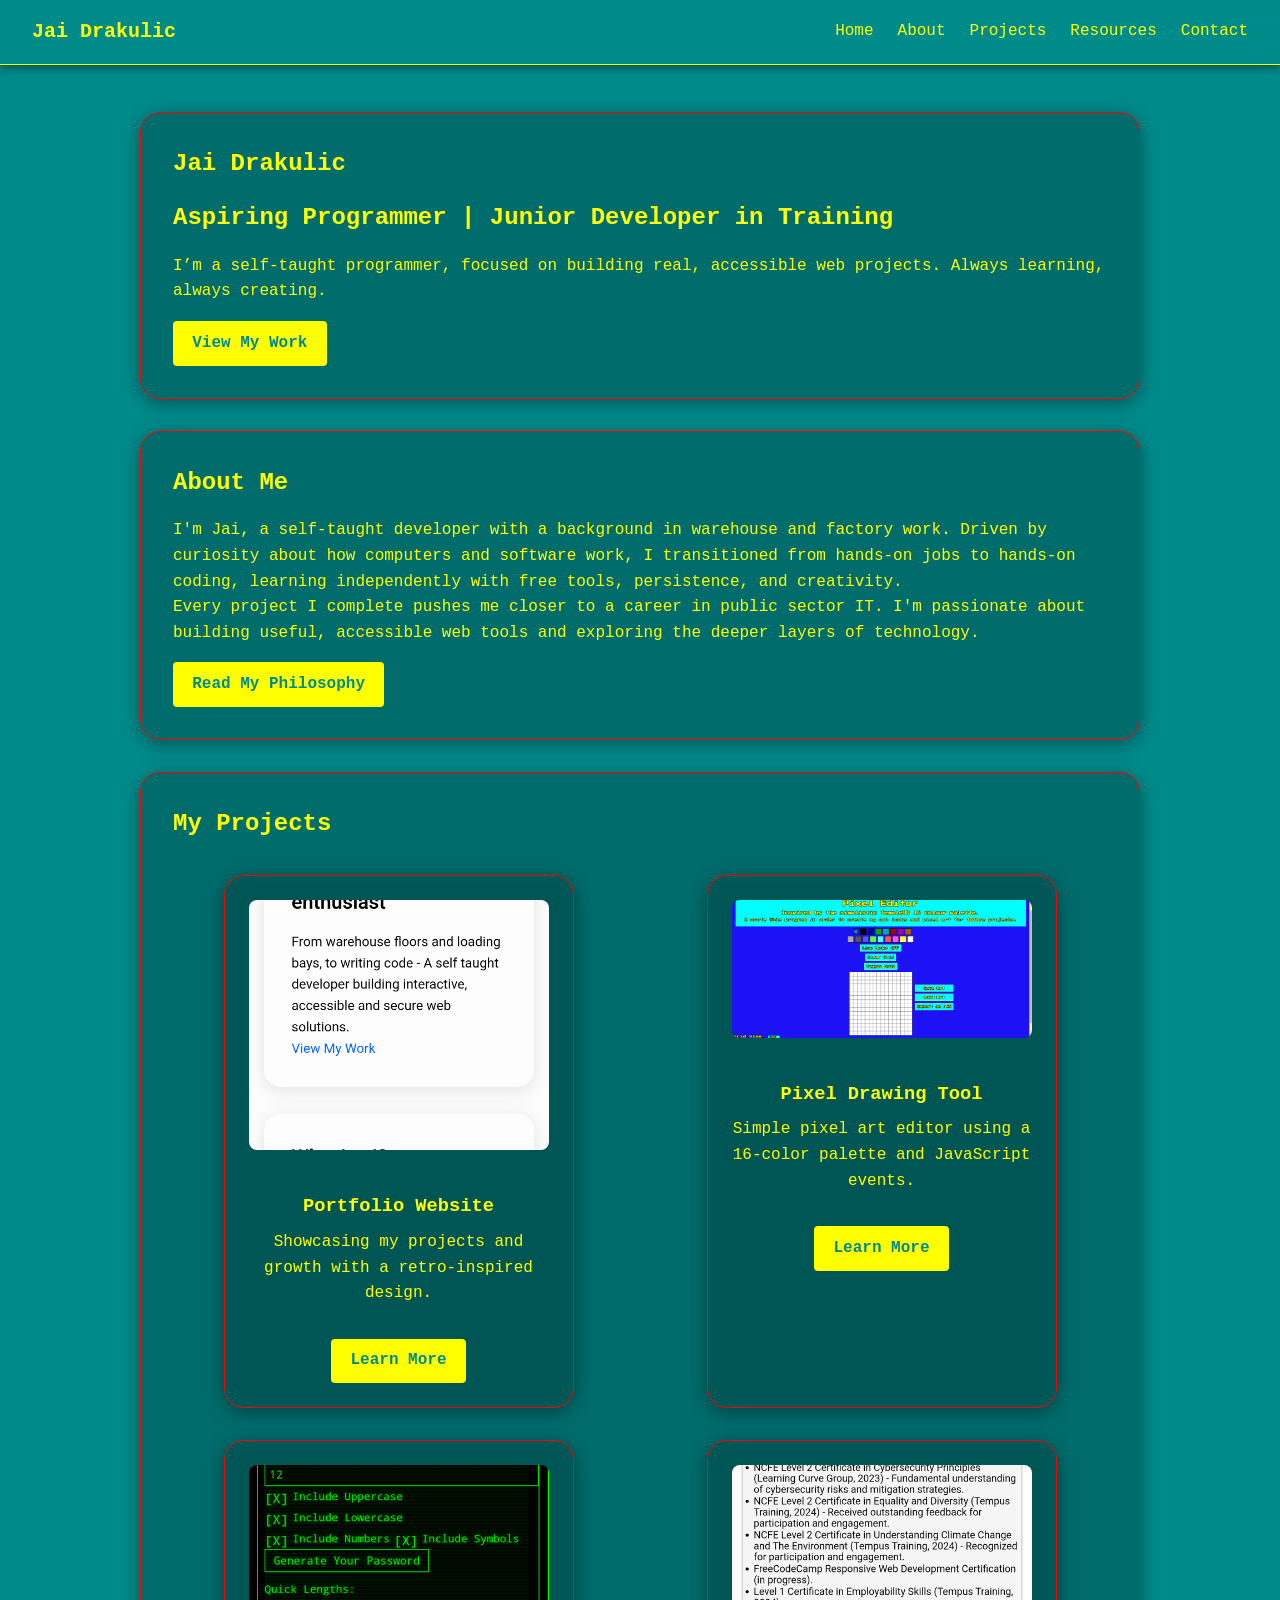
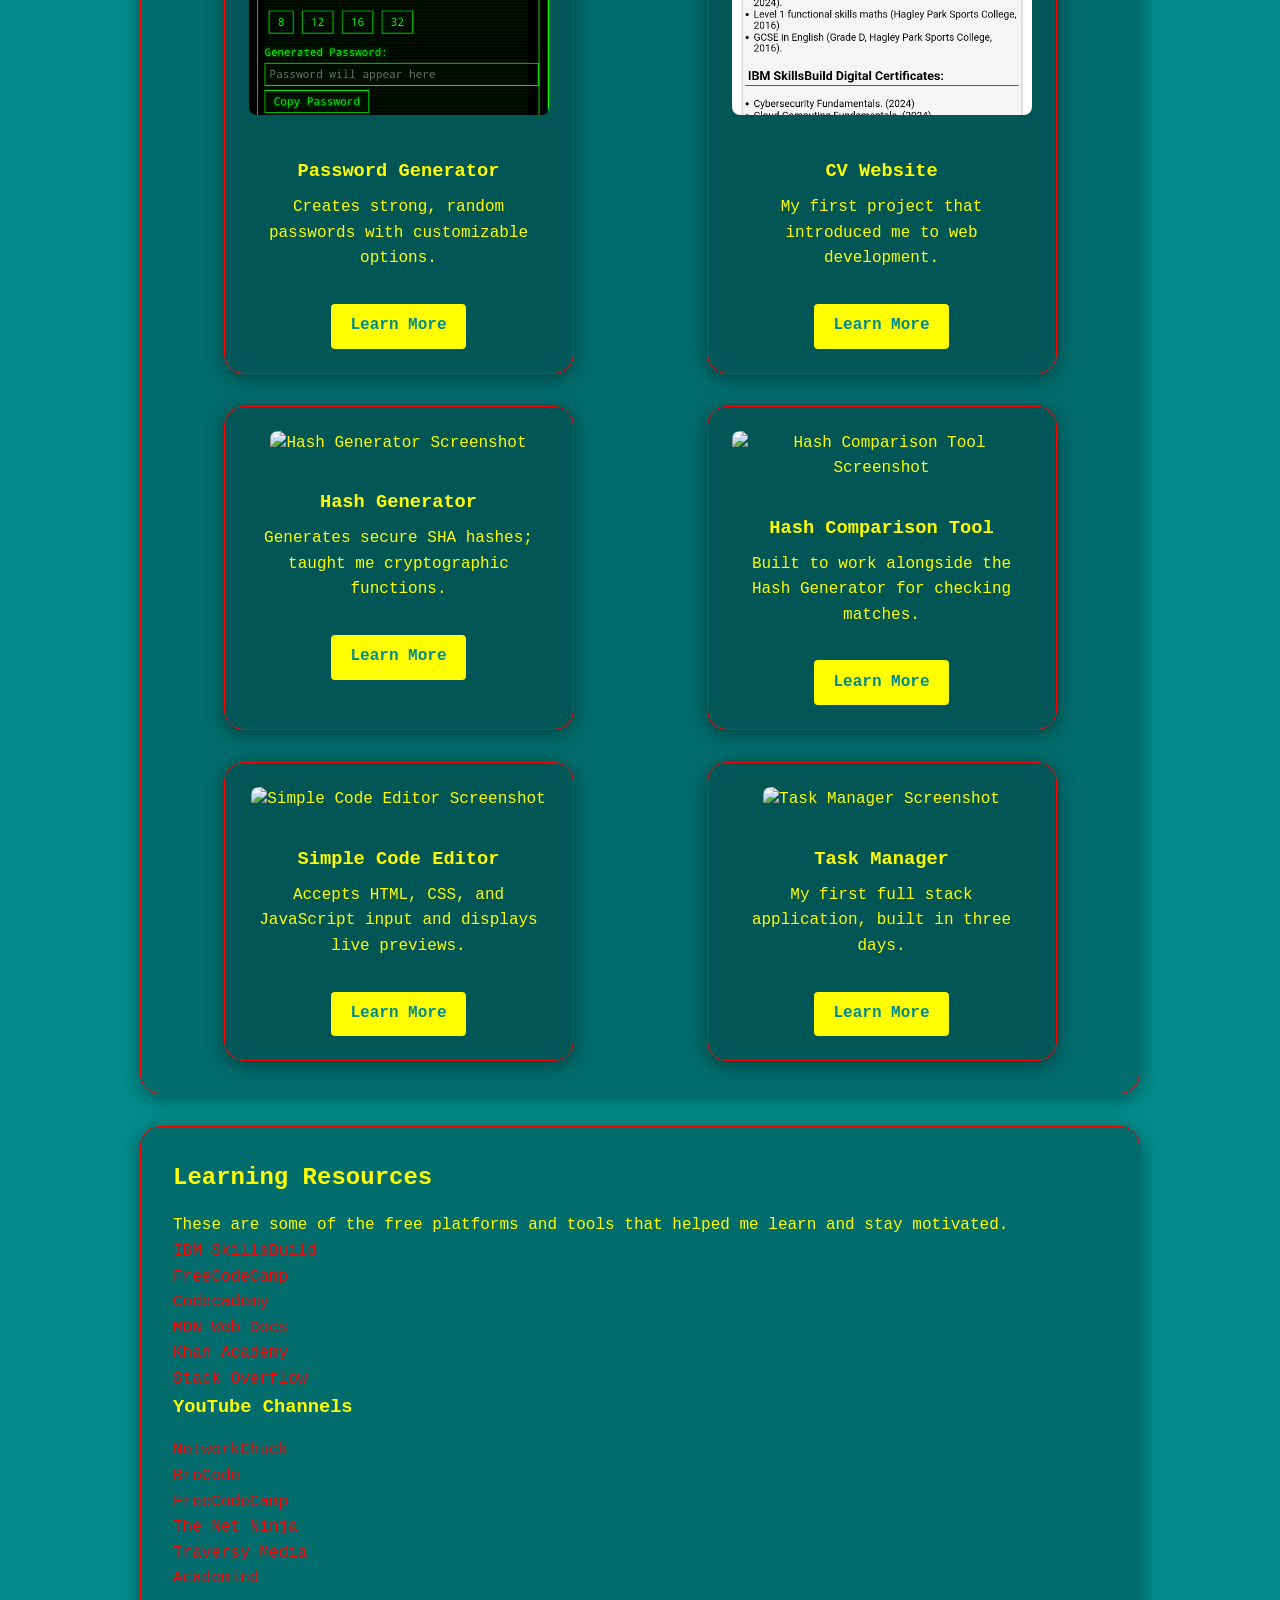
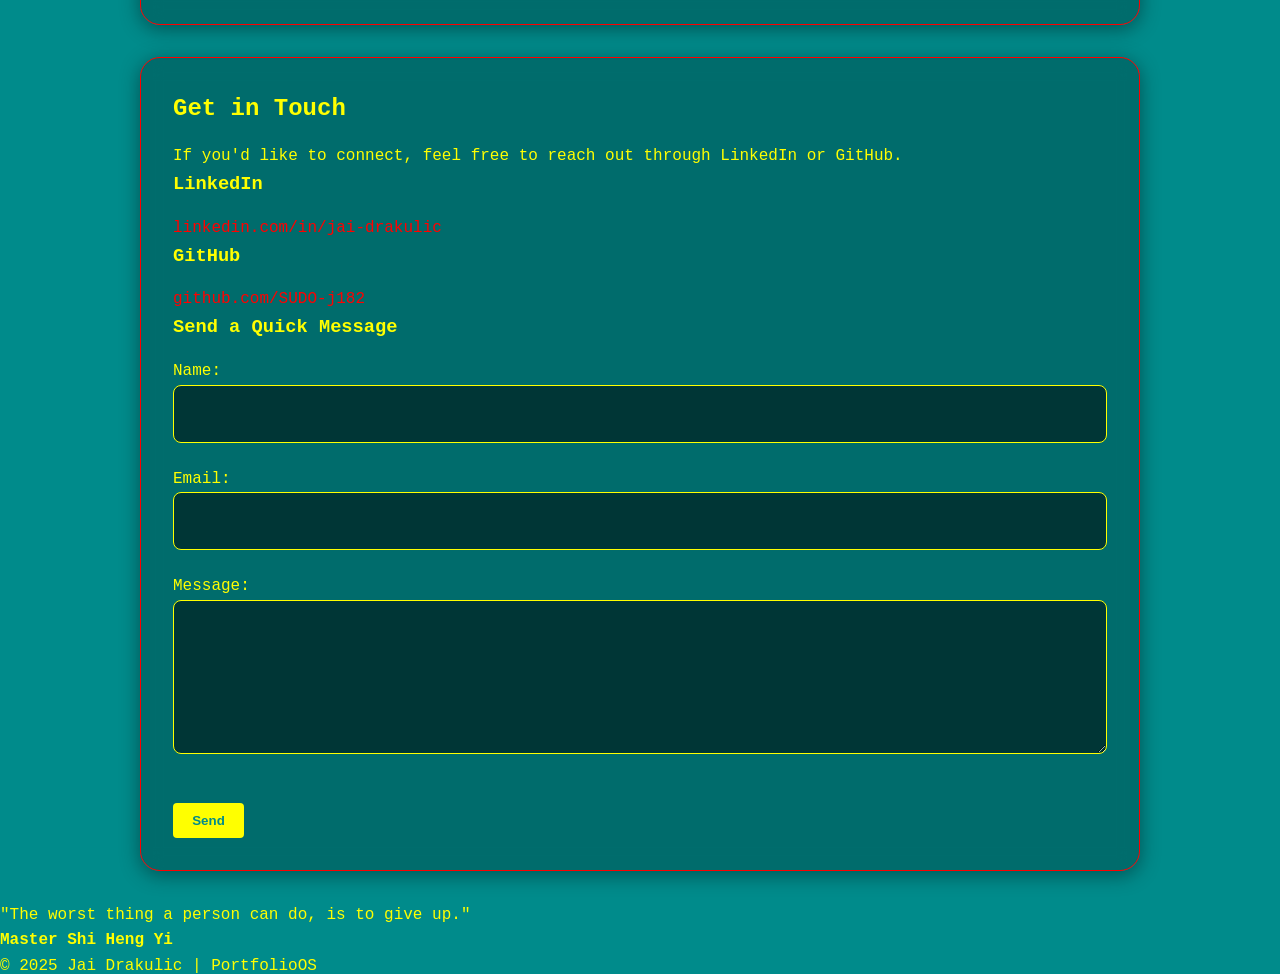
==== commit 66f20448: "Fixed project modal functionality, added missing random thought element, cleaned JavaScript DOM load" ====
--- a/index.html
+++ b/index.html
@@ -195,6 +195,10 @@
         <button type="submit" class="cta-button">Send</button>
       </form>
     </section>
+
+
+    <blockquote id="random-thought"></blockquote>
+
   </main>
 
   <!--==============================
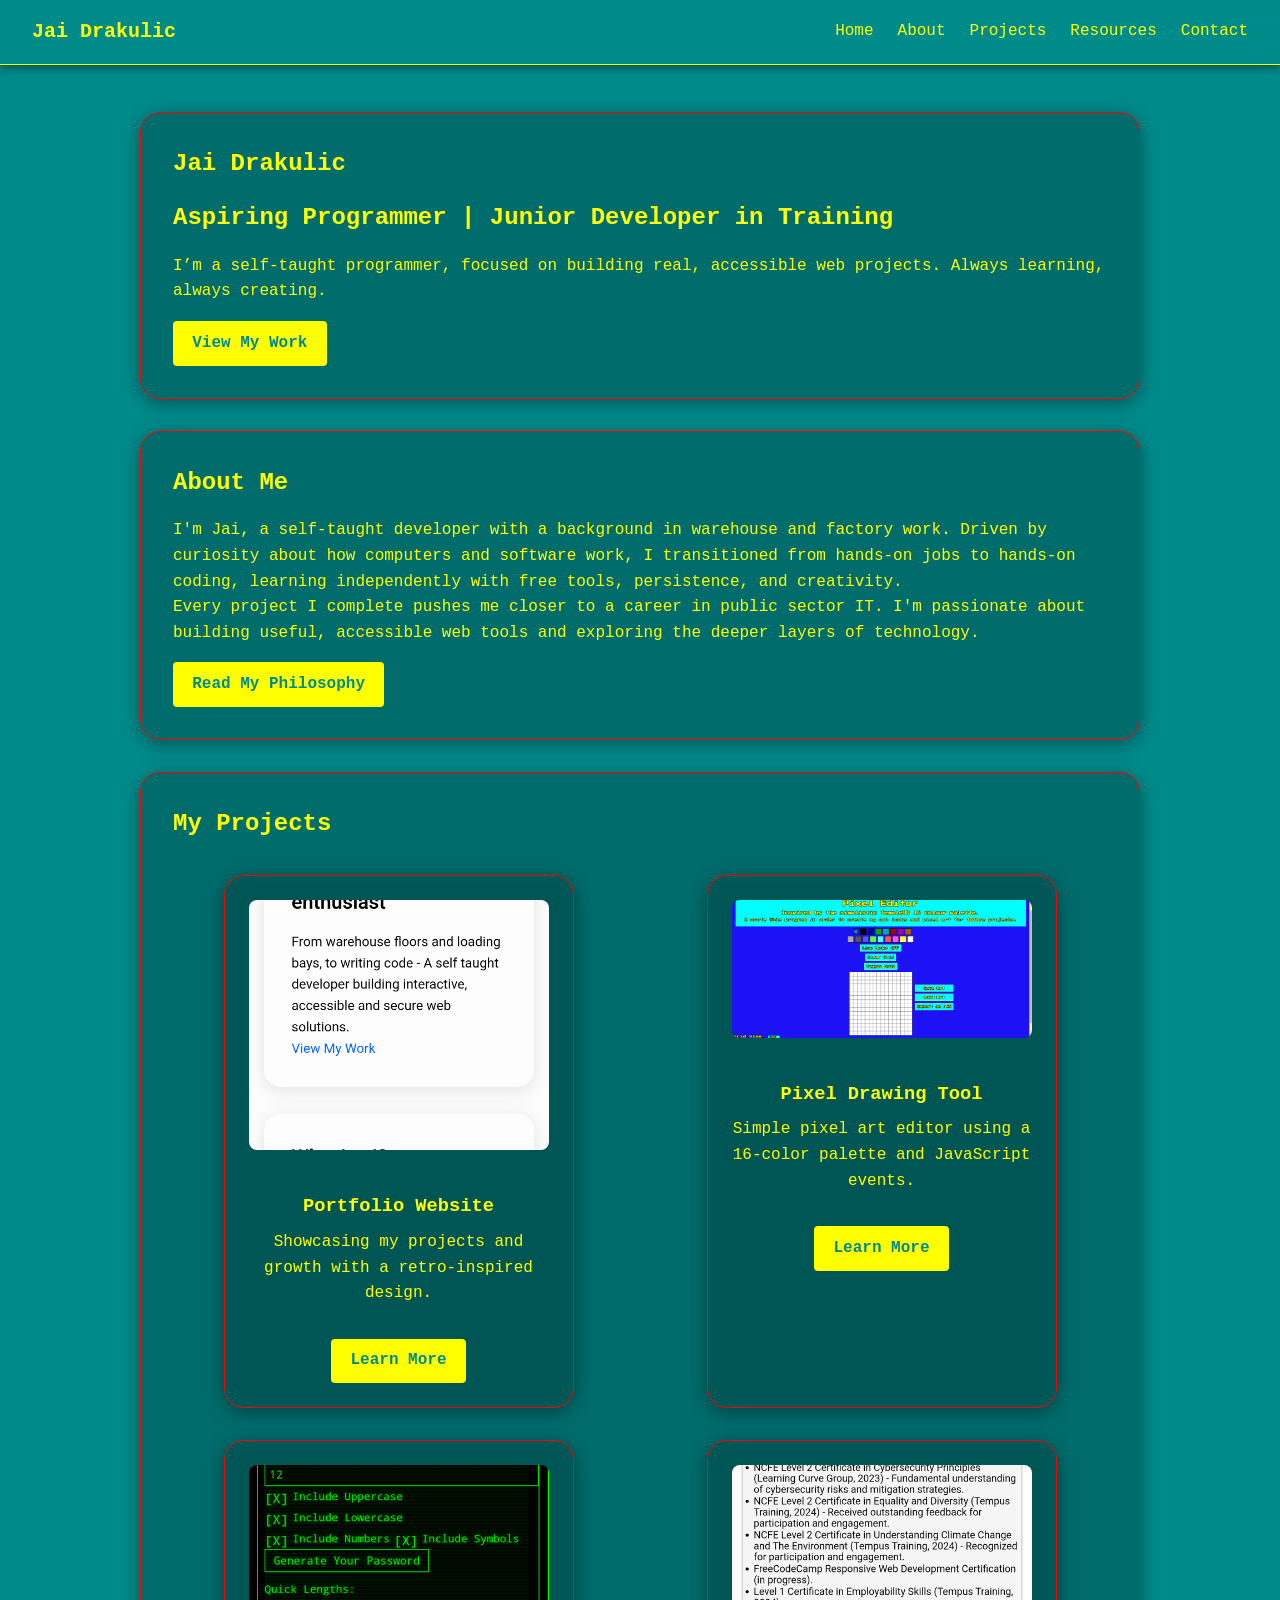
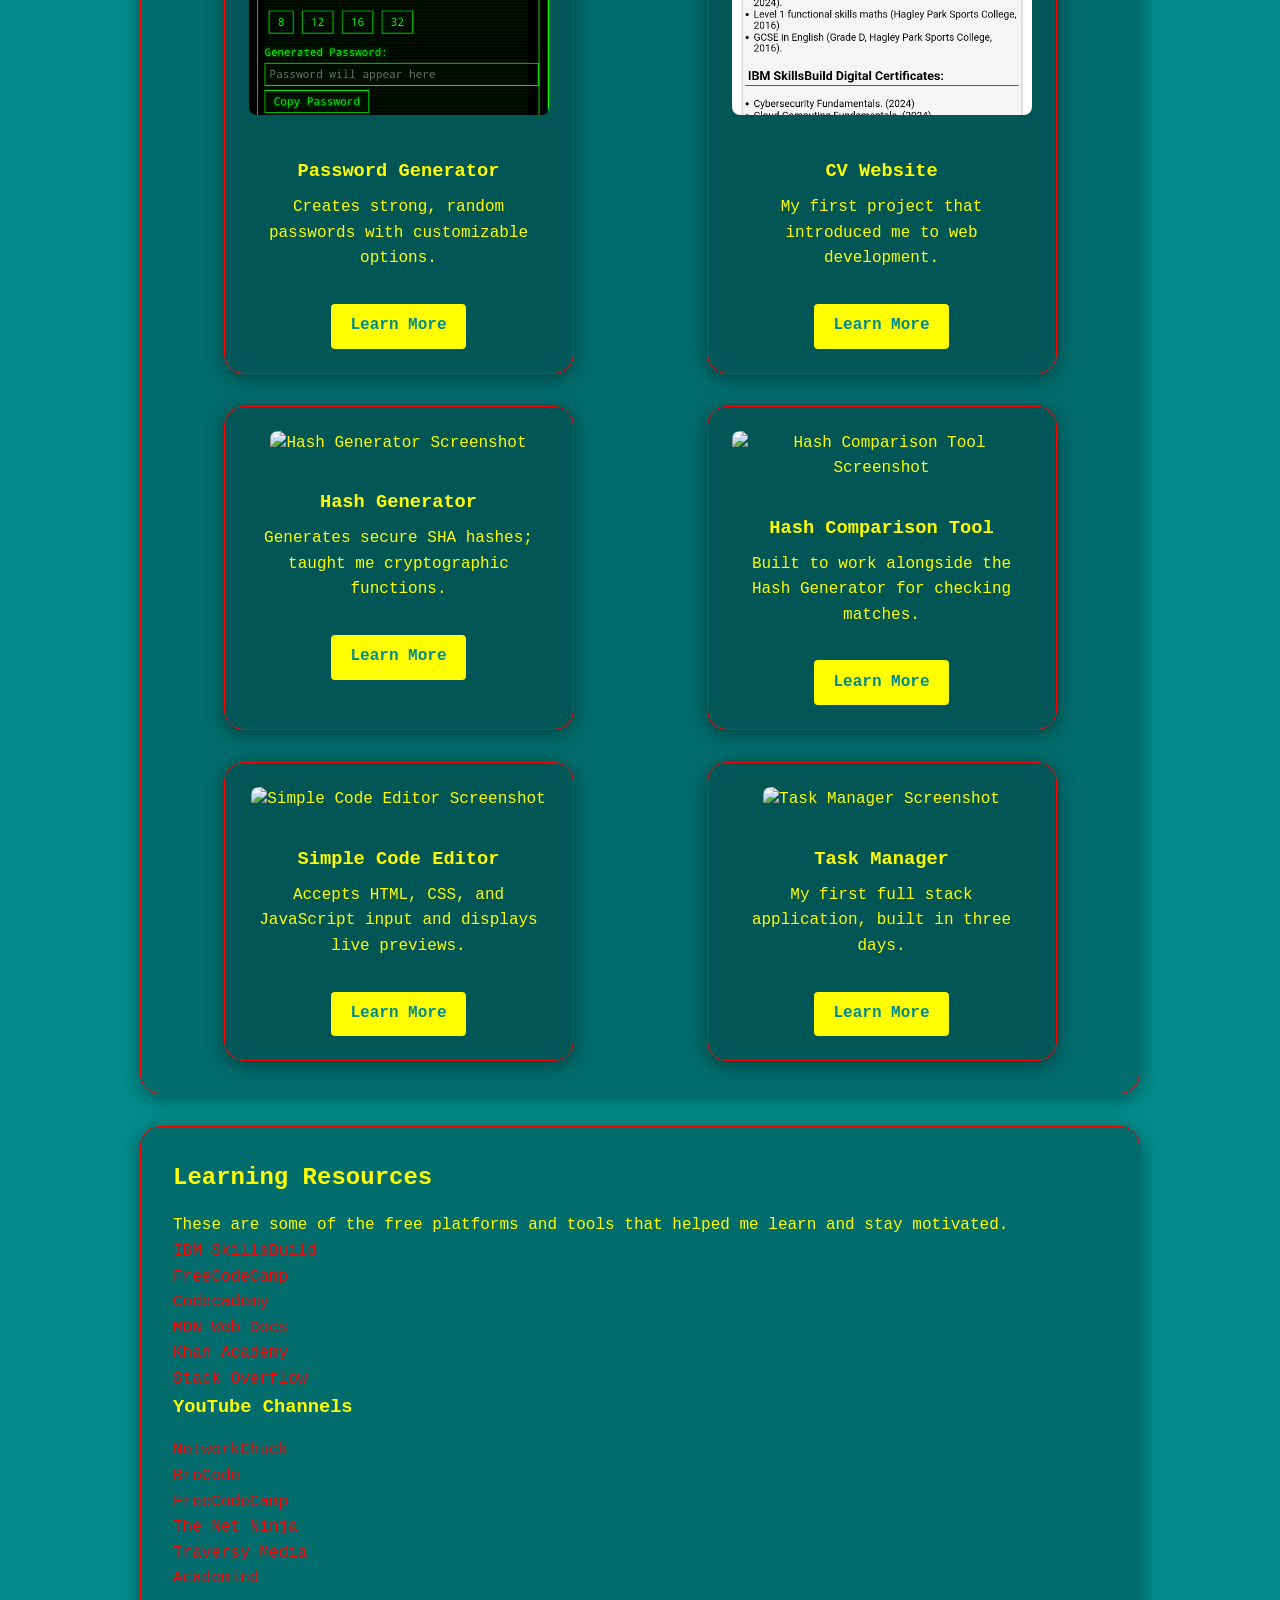
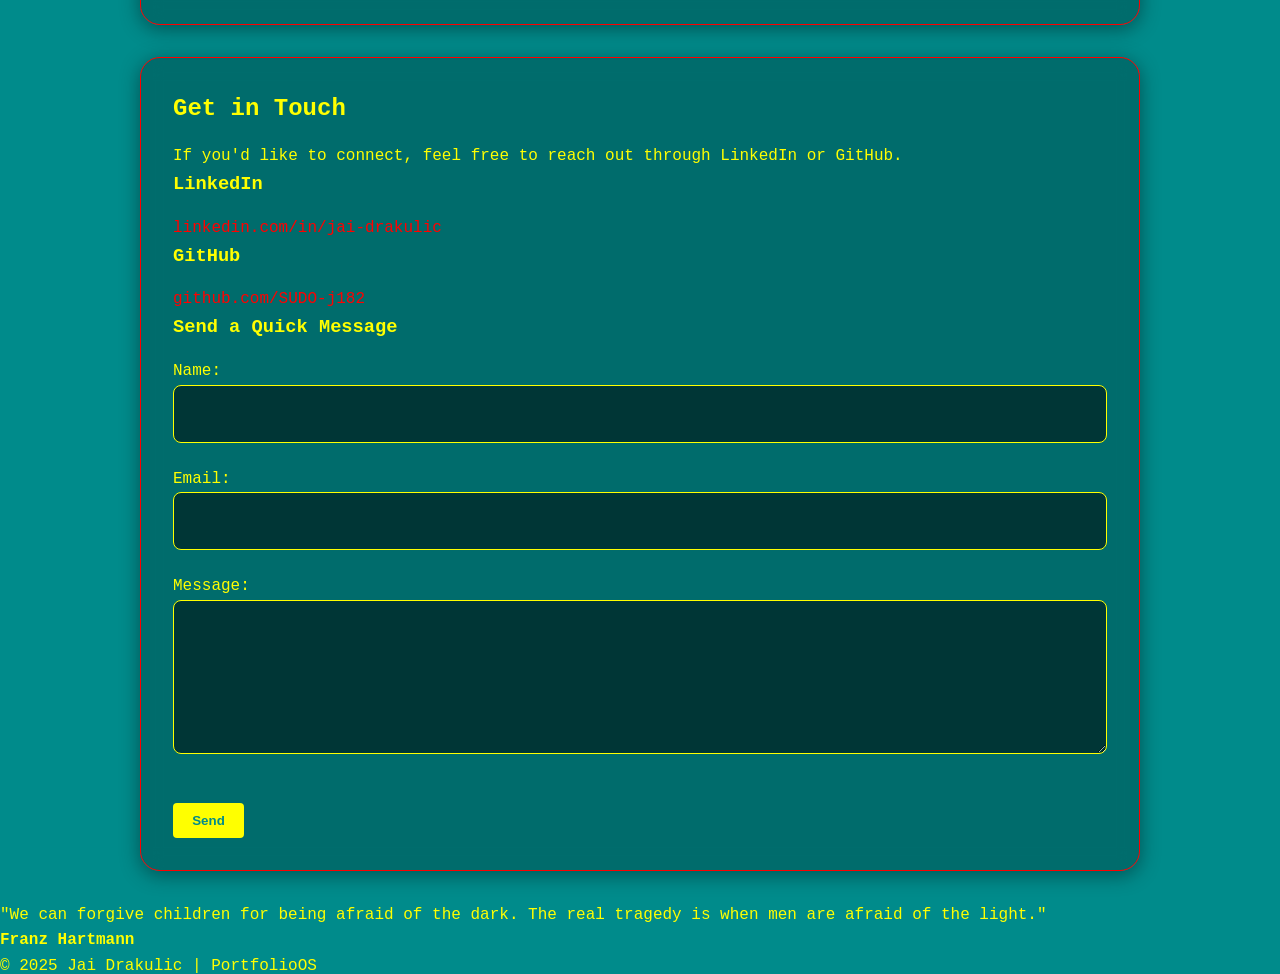
==== commit f0fcfe18: "Added modal timeline support for all projects with version screenshots and notes; cleaned up modal s" ====
--- a/index.html
+++ b/index.html
@@ -76,7 +76,19 @@
       <img src="assets/current portfolio(mobile).png" alt="Portfolio Website Screenshot">
       <h3>Portfolio Website</h3>
       <p>Showcasing my projects and growth with a retro-inspired design.</p>
-      <a href="javascript:void(0);" class="cta-button" onclick="openModal('Portfolio Website', 'Showcasing my projects and growth with a retro-inspired design.')">Learn More</a>
+      <a href="javascript:void(0);" class="cta-button" onclick="openModal(
+  'Portfolio Website',
+  'Showcasing my projects and growth with a retro-inspired design.',
+  `<div class='version-block'>
+     <img src='assets/old portfolio (desktop).png' alt='v1 Portfolio'>
+     <p><strong>v1 – First Version:</strong> Retro styling, glitch effects. Functional but rough.</p>
+   </div>
+   <div class='version-block'>
+     <img src='assets/current portfolio (desktop).png' alt='v2 Portfolio'>
+     <p><strong>v2 – Current Version:</strong> Clean layout, mobile-friendly, structured and polished.</p>
+   </div>`
+)">Learn More</a>
+
     </div>
 
     <!-- Project 2: Pixel Drawing Tool -->
@@ -84,7 +96,19 @@
       <img src="assets/current drawtool (desktop).png" alt="Pixel Drawing Tool Screenshot">
       <h3>Pixel Drawing Tool</h3>
       <p>Simple pixel art editor using a 16-color palette and JavaScript events.</p>
-      <a href="javascript:void(0);" class="cta-button" onclick="openModal('Pixel Drawing Tool', 'Simple pixel art editor using a 16-color palette and JavaScript events.')">Learn More</a>
+      <a href="javascript:void(0);" class="cta-button" onclick="openModal(
+        'Pixel Drawing Tool',
+        'Simple pixel art editor using a 16-color palette and JavaScript events.',
+        `<div class='version-block'>
+           <img src='assets/old drawtool (desktop).png' alt='v1 Drawing Tool'>
+           <p><strong>v1 – First Version:</strong> Static grid with colour on click. Very minimal styling and layout.</p>
+         </div>
+         <div class='version-block'>
+           <img src='assets/current drawtool (mobile).png' alt='v2 Drawing Tool'>
+           <p><strong>v2 – Interactive Grid:</strong> Dynamic size selection, hover effects, and free-drawing added. Style updated.</p>
+         </div>`
+      )">Learn More</a>
+      
     </div>
 
     <!-- Project 3: Password Generator -->
@@ -92,7 +116,19 @@
       <img src="assets/current passgen (mobile).png" alt="Password Generator Screenshot">
       <h3>Password Generator</h3>
       <p>Creates strong, random passwords with customizable options.</p>
-      <a href="javascript:void(0);" class="cta-button" onclick="openModal('Password Generator', 'Creates strong, random passwords with customizable options.')">Learn More</a>
+      <a href="javascript:void(0);" class="cta-button" onclick="openModal(
+  'Password Generator',
+  'Creates strong, random passwords with customizable options.',
+  `<div class='version-block'>
+     <img src='assets/old passgen (desktop).png' alt='v1 Password Generator'>
+     <p><strong>v1 – First Version:</strong> Basic layout and randomisation. Simple UI and minimal logic.</p>
+   </div>
+   <div class='version-block'>
+     <img src='assets/current passgen (desktop).png' alt='v2 Password Generator'>
+     <p><strong>v2 – Improved Version:</strong> Better design, slider for length, interactive feedback, and retro terminal theme.</p>
+   </div>`
+)">Learn More</a>
+
     </div>
 
     <!-- Project 4: CV Website -->
@@ -100,7 +136,15 @@
       <img src="assets/cv layout.png" alt="CV Website Screenshot">
       <h3>CV Website</h3>
       <p>My first project that introduced me to web development.</p>
-      <a href="javascript:void(0);" class="cta-button" onclick="openModal('CV Website', 'My first project that introduced me to web development.')">Learn More</a>
+      <a href="javascript:void(0);" class="cta-button" onclick="openModal(
+  'CV Website',
+  'My first project that introduced me to web development.',
+  `<div class='version-block'>
+     <img src='assets/cv layout.png' alt='CV Website'>
+     <p><strong>Initial Version:</strong> Simple HTML/CSS layout to display my work history and skills.</p>
+   </div>`
+)">Learn More</a>
+
     </div>
 
     <!-- Project 5: Hash Generator -->
@@ -108,7 +152,15 @@
       <img src="assets/hash-generator.png" alt="Hash Generator Screenshot">
       <h3>Hash Generator</h3>
       <p>Generates secure SHA hashes; taught me cryptographic functions.</p>
-      <a href="javascript:void(0);" class="cta-button" onclick="openModal('Hash Generator', 'Generates secure SHA hashes; taught me cryptographic functions.')">Learn More</a>
+      <a href="javascript:void(0);" class="cta-button" onclick="openModal(
+  'Hash Generator',
+  'Generates secure SHA hashes; taught me cryptographic functions.',
+  `<div class='version-block'>
+     <img src='assets/hash-generator.png' alt='Hash Generator'>
+     <p><strong>Initial Build:</strong> Created using SCPK mobile editor to generate secure SHA hashes on the fly.</p>
+   </div>`
+)">Learn More</a>
+
     </div>
 
     <!-- Project 6: Hash Comparison Tool -->
@@ -116,7 +168,15 @@
       <img src="assets/hash-compare.png" alt="Hash Comparison Tool Screenshot">
       <h3>Hash Comparison Tool</h3>
       <p>Built to work alongside the Hash Generator for checking matches.</p>
-      <a href="javascript:void(0);" class="cta-button" onclick="openModal('Hash Comparison Tool', 'Built to work alongside the Hash Generator for checking matches.')">Learn More</a>
+      <a href="javascript:void(0);" class="cta-button" onclick="openModal(
+  'Hash Comparison Tool',
+  'Built to work alongside the Hash Generator for checking matches.',
+  `<div class='version-block'>
+     <img src='assets/hash-compare.png' alt='Hash Comparison Tool'>
+     <p><strong>Initial Build:</strong> Designed to verify if two input hashes match, complementing the Hash Generator tool.</p>
+   </div>`
+)">Learn More</a>
+
     </div>
 
     <!-- Project 7: Simple Code Editor -->
@@ -124,7 +184,15 @@
       <img src="assets/code-editor.png" alt="Simple Code Editor Screenshot">
       <h3>Simple Code Editor</h3>
       <p>Accepts HTML, CSS, and JavaScript input and displays live previews.</p>
-      <a href="javascript:void(0);" class="cta-button" onclick="openModal('Simple Code Editor', 'Accepts HTML, CSS, and JavaScript input and displays live previews.')">Learn More</a>
+      <a href="javascript:void(0);" class="cta-button" onclick="openModal(
+  'Simple Code Editor',
+  'Accepts HTML, CSS, and JavaScript input and displays live previews.',
+  `<div class='version-block'>
+     <img src='assets/code-editor.png' alt='Code Editor'>
+     <p><strong>Initial Build:</strong> Basic text input fields and live output iframe. Helped me understand the DOM and iframe security basics.</p>
+   </div>`
+)">Learn More</a>
+
     </div>
 
     <!-- Project 8: Task Manager -->
@@ -132,7 +200,15 @@
       <img src="assets/task-manager.png" alt="Task Manager Screenshot">
       <h3>Task Manager</h3>
       <p>My first full stack application, built in three days.</p>
-      <a href="javascript:void(0);" class="cta-button" onclick="openModal('Task Manager', 'My first full stack application, built in three days.')">Learn More</a>
+      <a href="javascript:void(0);" class="cta-button" onclick="openModal(
+  'Task Manager',
+  'My first full stack application, built in three days.',
+  `<div class='version-block'>
+     <img src='assets/task-manager.png' alt='Task Manager'>
+     <p><strong>Initial Build:</strong> Full CRUD app with backend logic, UI forms, and data handling. Built fast to meet an application deadline.</p>
+   </div>`
+)">Learn More</a>
+
     </div>
 
   </div>
@@ -213,8 +289,12 @@
       <span class="close-button">&times;</span>
       <h2 id="modal-title">TITLE</h2>
       <p id="modal-description">PROJECT DEETS GO HERE</p>
+  
+      <!--New: Where screenshots will go -->
+      <div id="modal-timeline" class="modal-timeline"></div>
     </div>
   </div>
+  
 
   <script src="main.js" defer></script>
 </body>
--- a/styles.css
+++ b/styles.css
@@ -351,4 +351,27 @@
 
 .close-button:hover {
   color: red;
+}
+
+.modal-timeline {
+  margin-top: 2rem;
+  display: flex;
+  flex-direction: column;
+  gap: 1.5rem;
+  max-height: 300px;
+  overflow-y: auto;
+}
+
+.version-block {
+  border: 1px solid yellow;
+  border-radius: 12px;
+  padding: 1.5rem;
+  background: rgba(0, 0, 0, 0.3);
+}
+
+.version-block img {
+  width: 100%;
+  height: auto;
+  border-radius: 8px;
+  margin-bottom: 0.5rem;
 }
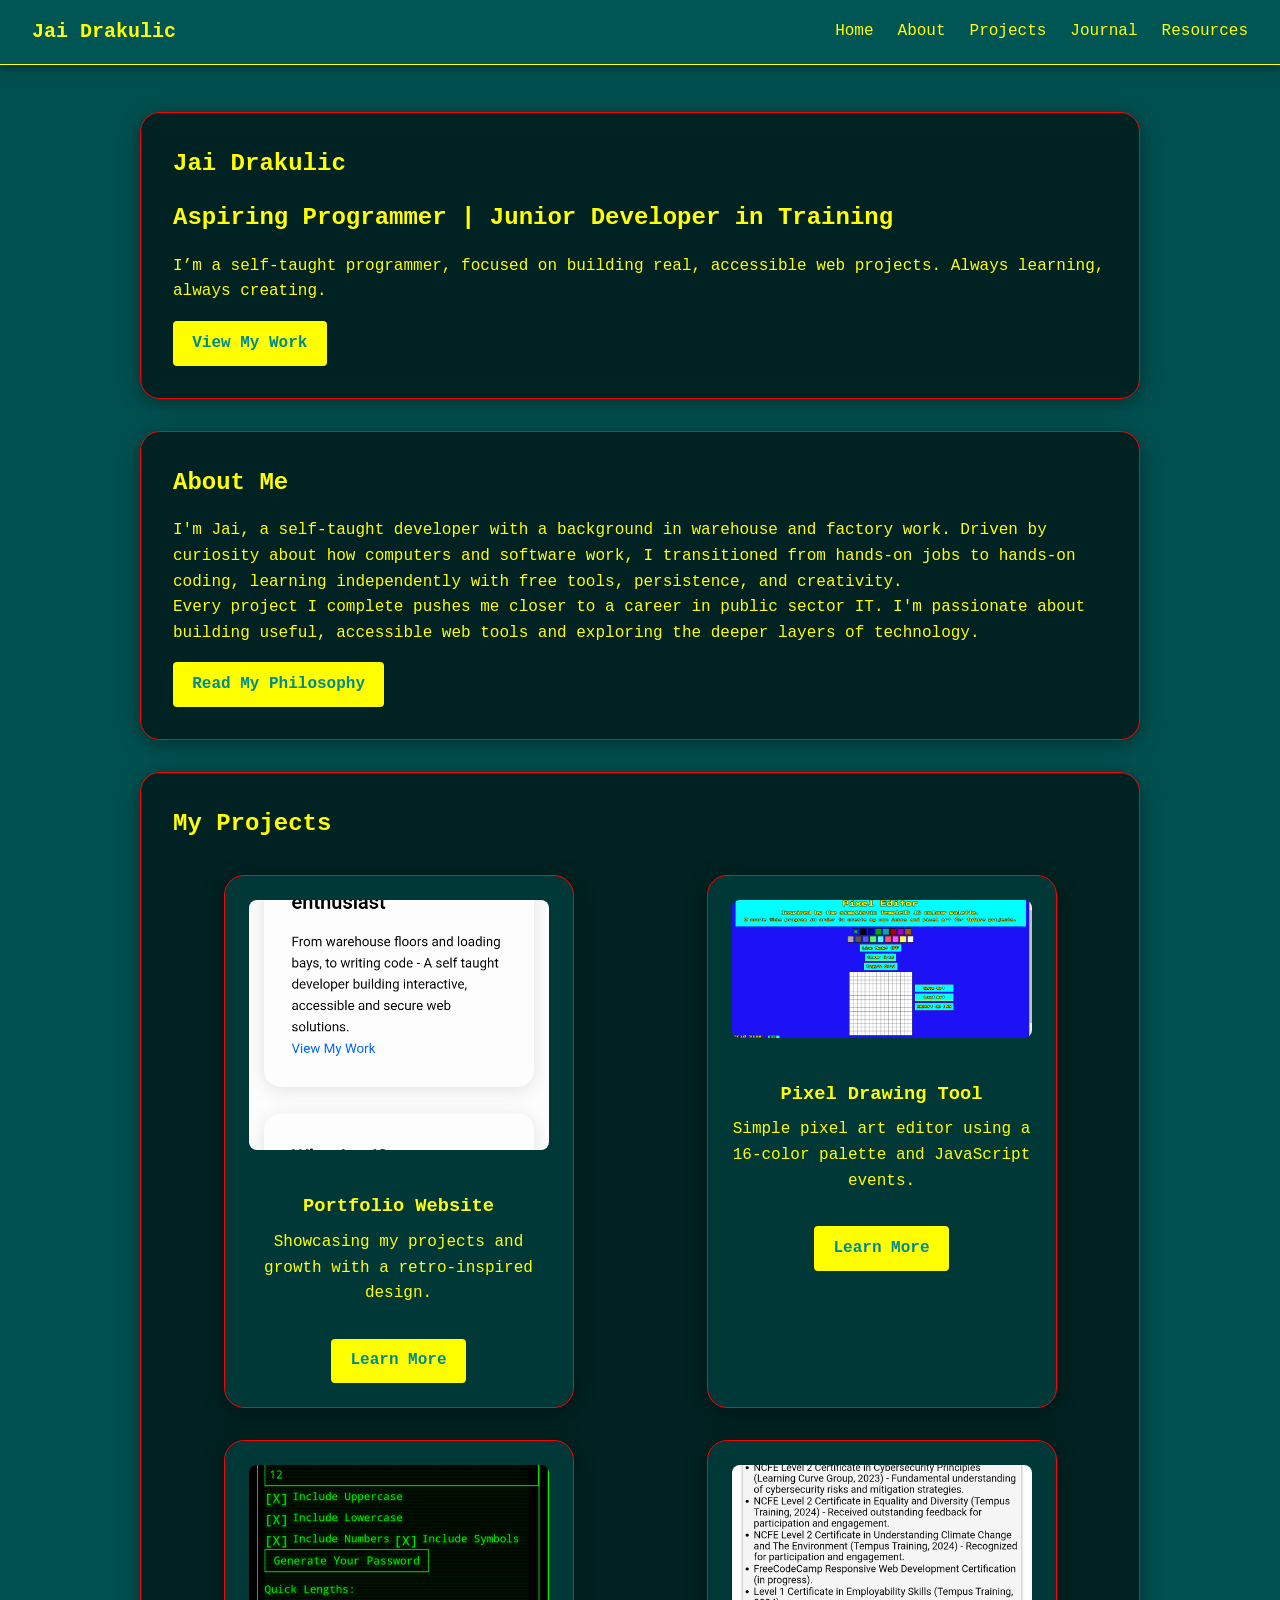
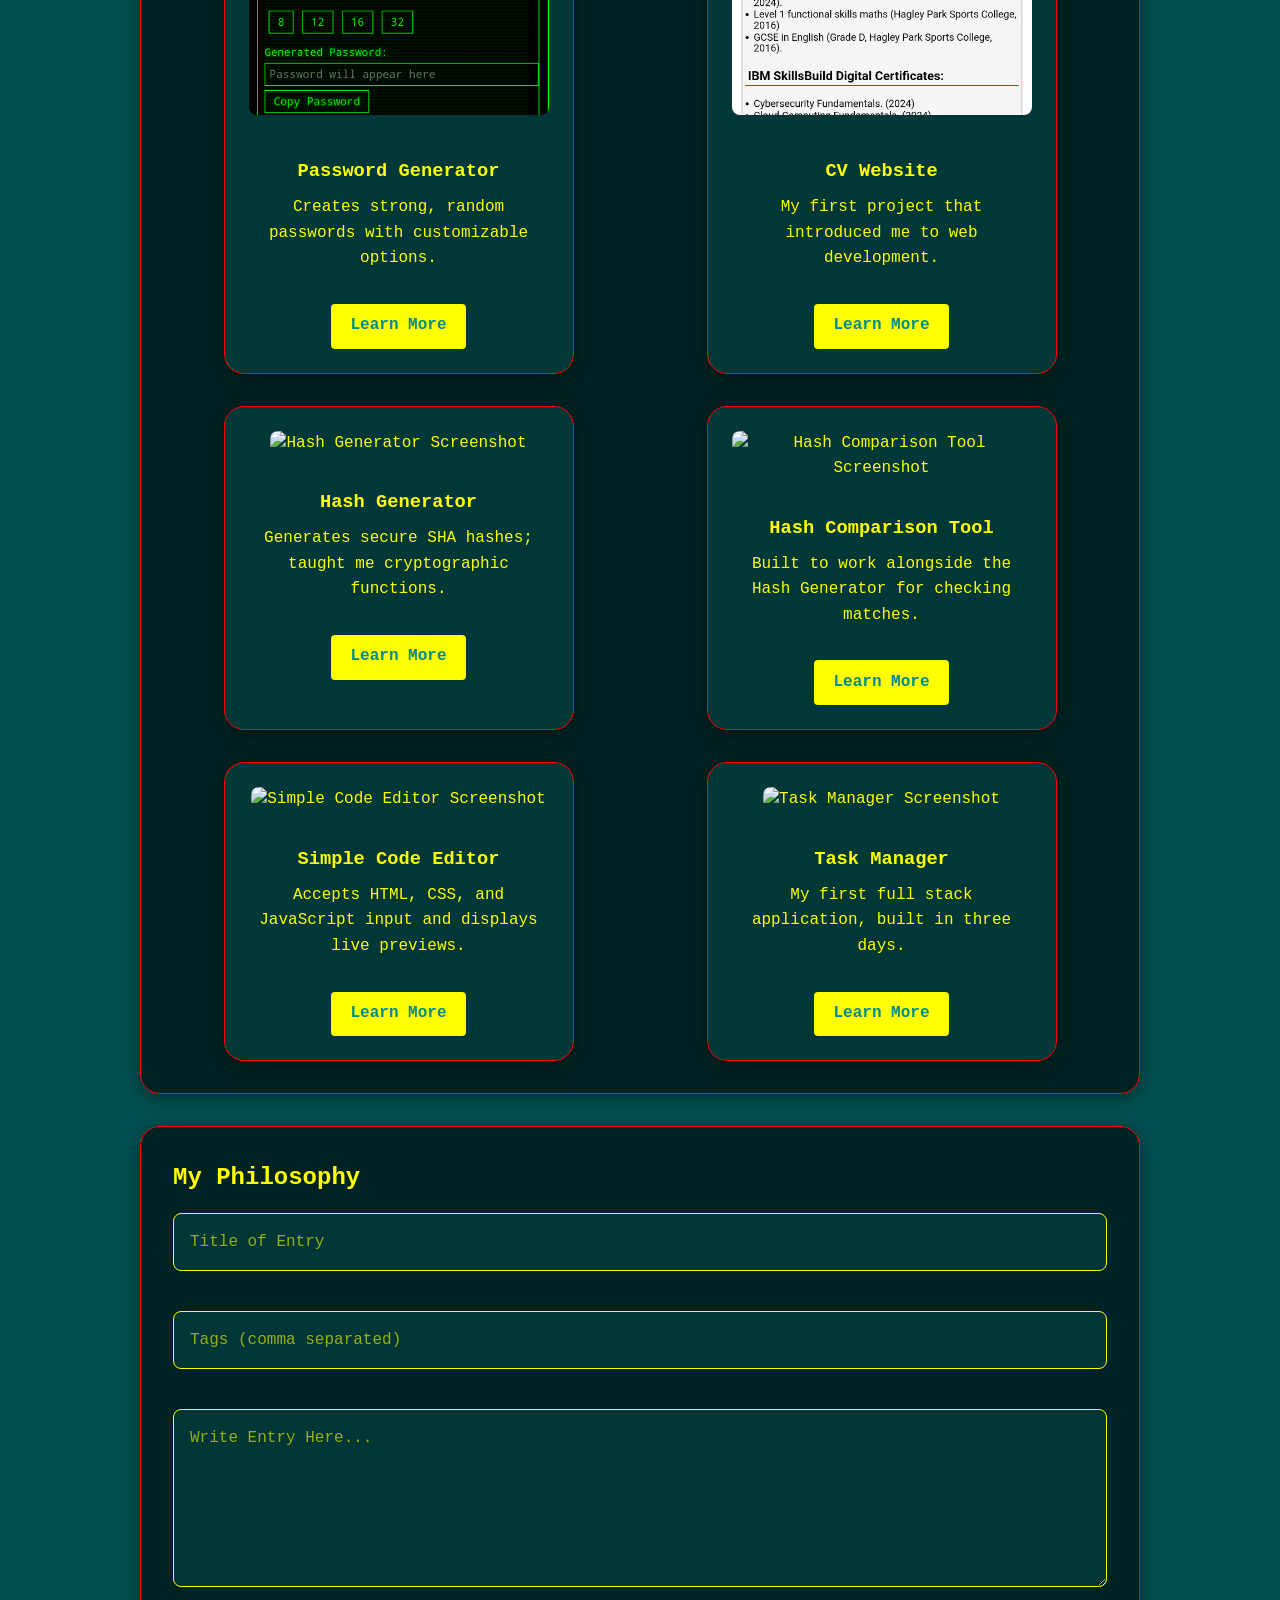
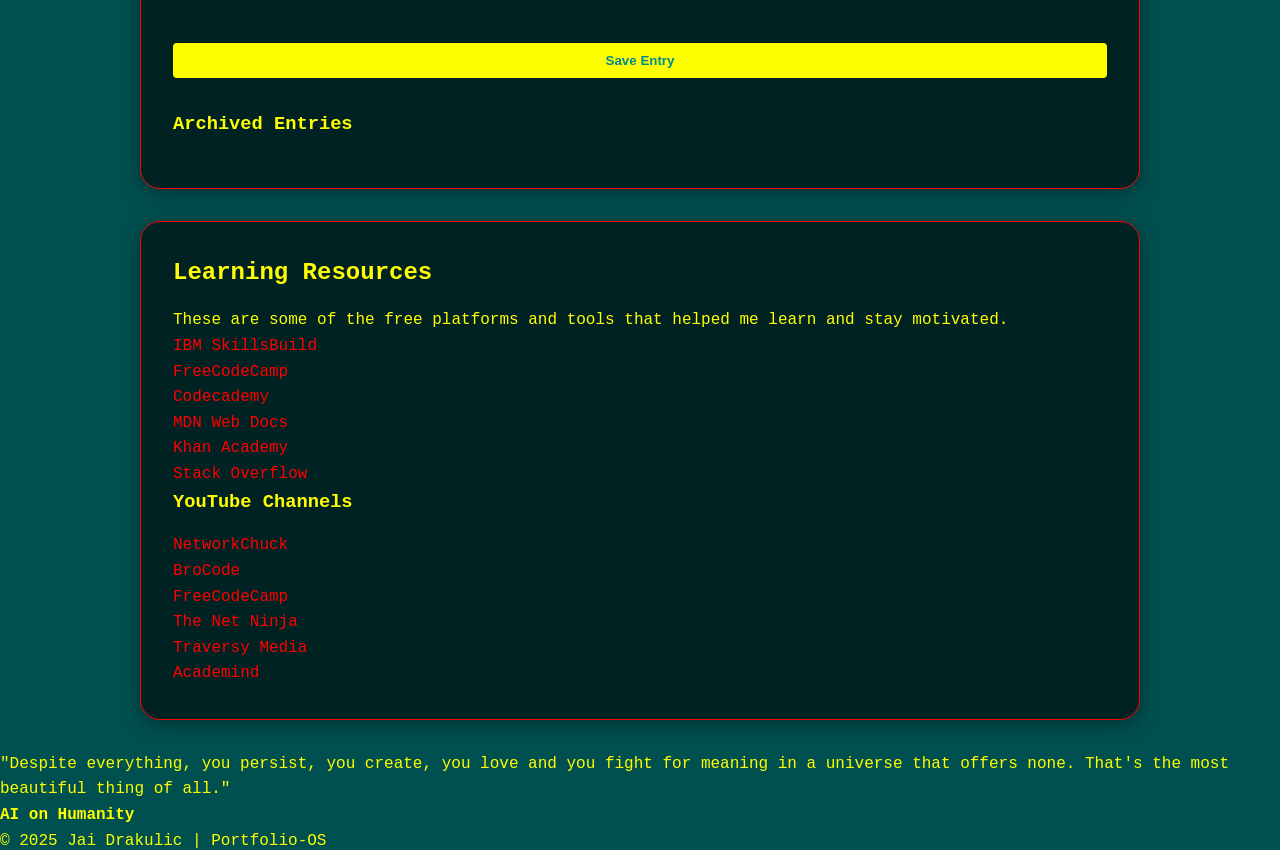
==== commit 468edca5: "Integrated live journal editor with localStorage persistence, edit/delete functionality, tag support" ====
--- a/index.html
+++ b/index.html
@@ -21,7 +21,7 @@
 <body>
 
   <!--==============================
-      NAVIGATION BAR
+      NAVIGATION
   ==============================-->
   <header>
     <nav class="navbar">
@@ -30,14 +30,14 @@
         <li><a href="#intro">Home</a></li>
         <li><a href="#about">About</a></li>
         <li><a href="#projects">Projects</a></li>
+        <li><a href="#journal">Journal</a></li>
         <li><a href="#resources">Resources</a></li>
-        <li><a href="#contact">Contact</a></li>
       </ul>
     </nav>
   </header>
 
   <!--==============================
-      HERO SECTION
+      HERO 
   ==============================-->
   <main>
     <section id="intro" class="scroll-section">
@@ -51,7 +51,7 @@
     
 
     <!--==============================
-        ABOUT SECTION
+        ABOUT 
     ==============================-->
     <section id="about" class="scroll-section">
       <h2>About Me</h2>
@@ -65,7 +65,7 @@
     
 
     <!--==============================
-        PROJECTS SECTION
+        PROJECTS 
     ==============================-->
 <section id="projects" class="scroll-section">
   <h2>My Projects</h2>
@@ -213,10 +213,29 @@
 
   </div>
 </section>
+
+ <!--==============================
+        JOURNAL 
+    ==============================-->
+
+    <section id="journal" class="scroll-section">
+      <h2> My Philosophy</h2>
+    
+      <div class="journal-editor">
+        <input type="text" id="entry-title" placeholder="Title of Entry">
+        <input type="text" id="entry-tags" placeholder="Tags (comma separated)">
+        <textarea id="entry-body" rows="6" placeholder="Write Entry Here..."></textarea>
+        <button id="save-entry" class="cta-button">Save Entry</button>
+      </div>
+    
+      <h3>Archived Entries</h3>
+      <div id="entry-archive"></div>
+    </section>
+    
     
 
     <!--==============================
-        RESOURCES SECTION
+        RESOURCES 
     ==============================-->
     <section id="resources" class="scroll-section">
       <h2>Learning Resources</h2>
@@ -242,37 +261,6 @@
       </ul>
     </section>
 
-    <!--==============================
-        CONTACT SECTION
-    ==============================-->
-    <section id="contact" class="scroll-section">
-      <h2>Get in Touch</h2>
-      <p>If you'd like to connect, feel free to reach out through LinkedIn or GitHub.</p>
-
-      <div class="contact-methods">
-        <h3>LinkedIn</h3>
-        <p><a href="https://www.linkedin.com/in/jai-drakulic-7a1230340/" target="_blank" rel="noopener noreferrer">linkedin.com/in/jai-drakulic</a></p>
-
-        <h3>GitHub</h3>
-        <p><a href="https://github.com/SUDO-j182" target="_blank" rel="noopener noreferrer">github.com/SUDO-j182</a></p>
-      </div>
-
-      <h3>Send a Quick Message</h3>
-      <form action="https://formspree.io/f/{your-form-id}" method="POST" class="contact-form styled-form">
-        <label for="name">Name:</label>
-        <input type="text" id="name" name="name" required>
-
-        <label for="email">Email:</label>
-        <input type="email" id="email" name="email" required>
-
-        <label for="message">Message:</label>
-        <textarea id="message" name="message" rows="5" required></textarea>
-
-        <button type="submit" class="cta-button">Send</button>
-      </form>
-    </section>
-
-
     <blockquote id="random-thought"></blockquote>
 
   </main>
@@ -281,7 +269,7 @@
         FOOTER
   ==============================-->
   <footer>
-    <p>&copy; 2025 Jai Drakulic | PortfolioOS</p>
+    <p>&copy; 2025 Jai Drakulic | Portfolio-OS</p>
   </footer>
   
   <div id="projectModal" class="modal">
--- a/styles.css
+++ b/styles.css
@@ -23,7 +23,7 @@
 body {
   font-family: 'Press Start 2P', monospace;
   line-height: 1.6;
-  background-color: darkcyan;
+  background-color: #005050;
   color: yellow;
   padding-top: 80px;
 }
@@ -53,7 +53,7 @@
    REUSABLE SECTIONS / CONTAINERS
 ================================ */
 .scroll-section {
-  background: rgba(0, 79, 79, 0.5);
+  background: #002222;
   border: 1px solid red;
   border-radius: 20px;
   padding: 2rem;
@@ -92,7 +92,7 @@
   justify-content: space-between;
   align-items: center;
   padding: 1rem 2rem;
-  background-color: rgba(0, 139, 139, 0.2);
+  background-color: rgba(0, 90, 90, 0.5);
   backdrop-filter: blur(10px);
   border-bottom: 1px solid yellow;
   color: yellow;
@@ -275,6 +275,77 @@
 }
 
 /* ================================
+   REUSED FOR JOURNAL EDITOR
+================================ */
+.journal-editor input,
+.journal-editor textarea {
+  width: 100%;
+  padding: 1rem;
+  margin-bottom: 1.5rem;
+  border: 1px solid yellow;
+  border-radius: 8px;
+  background-color: #003636;
+  color: yellow;
+  font-size: 1rem;
+  font-family: 'Press Start 2P', monospace;
+  resize: vertical;
+  box-sizing: border-box;
+  line-height: 1.5;
+  transition: background-color 0.3s ease, box-shadow 0.3s ease;
+}
+
+.journal-editor input::placeholder,
+.journal-editor textarea::placeholder {
+  color: rgba(255, 255, 0, 0.6);
+}
+
+.journal-editor input:focus,
+.journal-editor textarea:focus {
+  outline: none;
+  background-color: #004f4f;
+  box-shadow: 0 0 0 2px red;
+}
+
+/* ================================
+   JOURNAL TAG DISPLAY
+================================ */
+.entry-tag {
+  display: inline-block;
+  margin-right: 0.5rem;
+  padding: 0.25rem 0.5rem;
+  background-color: rgba(255, 255, 0, 0.15);
+  color: yellow;
+  border: 1px solid yellow;
+  border-radius: 6px;
+  font-size: 0.7rem;
+}
+
+/* ================================
+   JOURNAL SECTION LAYOUT
+================================ */
+.journal-editor {
+  display: flex;
+  flex-direction: column;
+  gap: 1rem;
+  margin-bottom: 2rem;
+}
+
+details summary {
+  cursor: pointer;
+  color: red;
+  margin-top: 1rem;
+  font-size: 0.85rem;
+}
+
+details p {
+  margin-top: 0.5rem;
+  color: yellow;
+  line-height: 1.6;
+  white-space: pre-wrap;
+}
+
+
+/* ================================
    RESPONSIVE DESIGN
 ================================ */
 @media (max-width: 768px) {
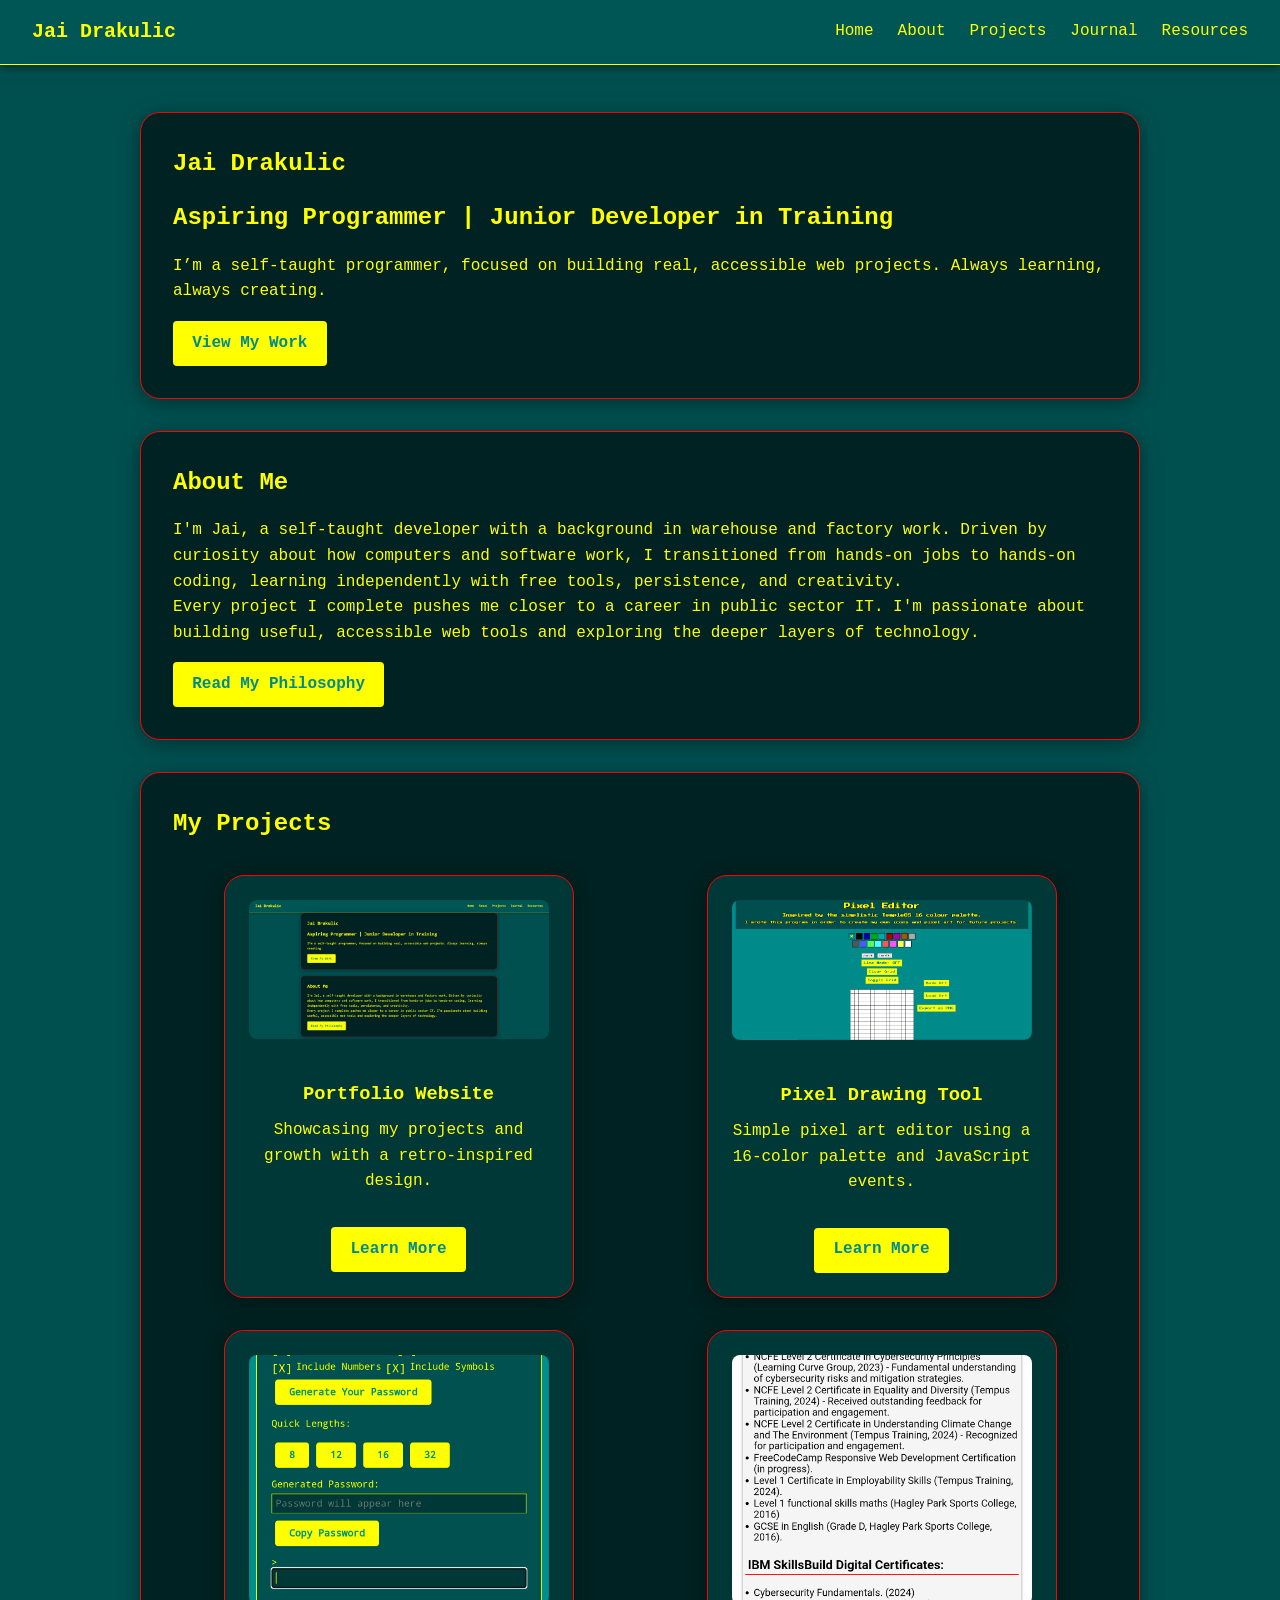
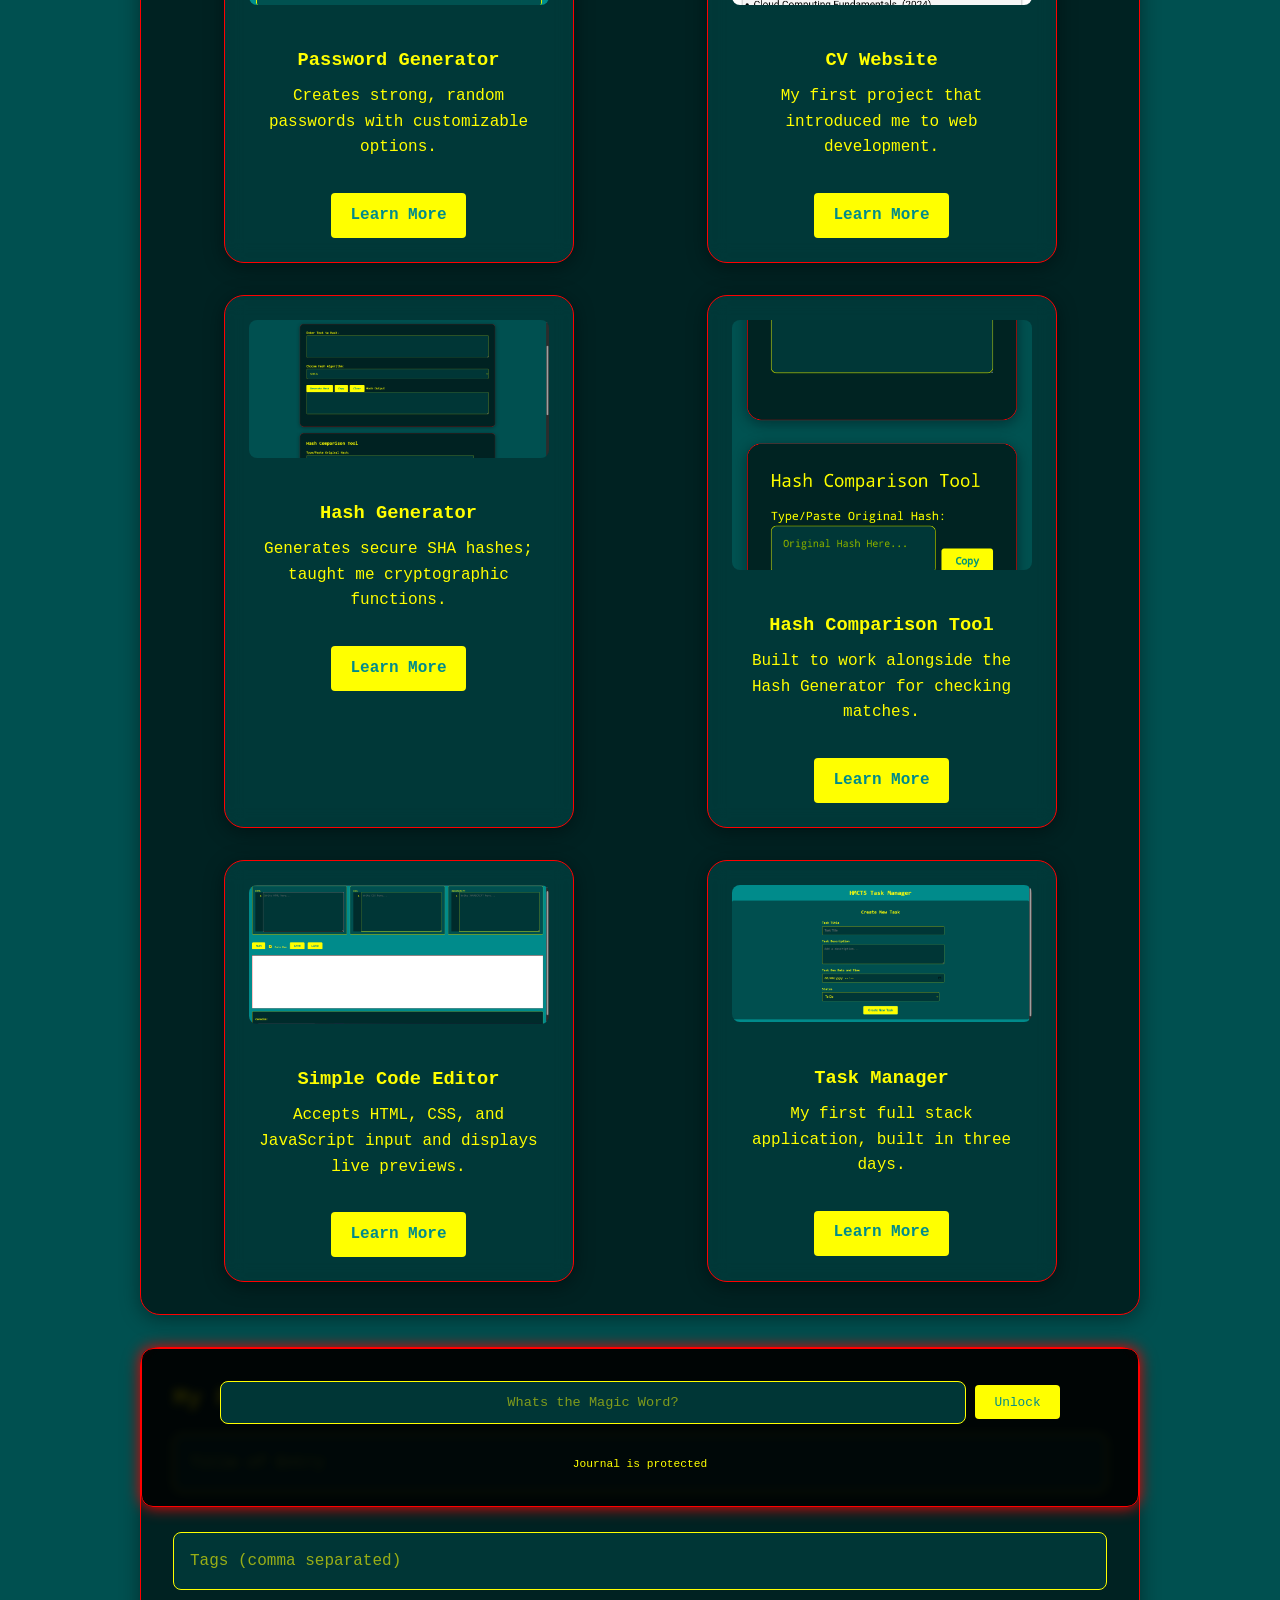
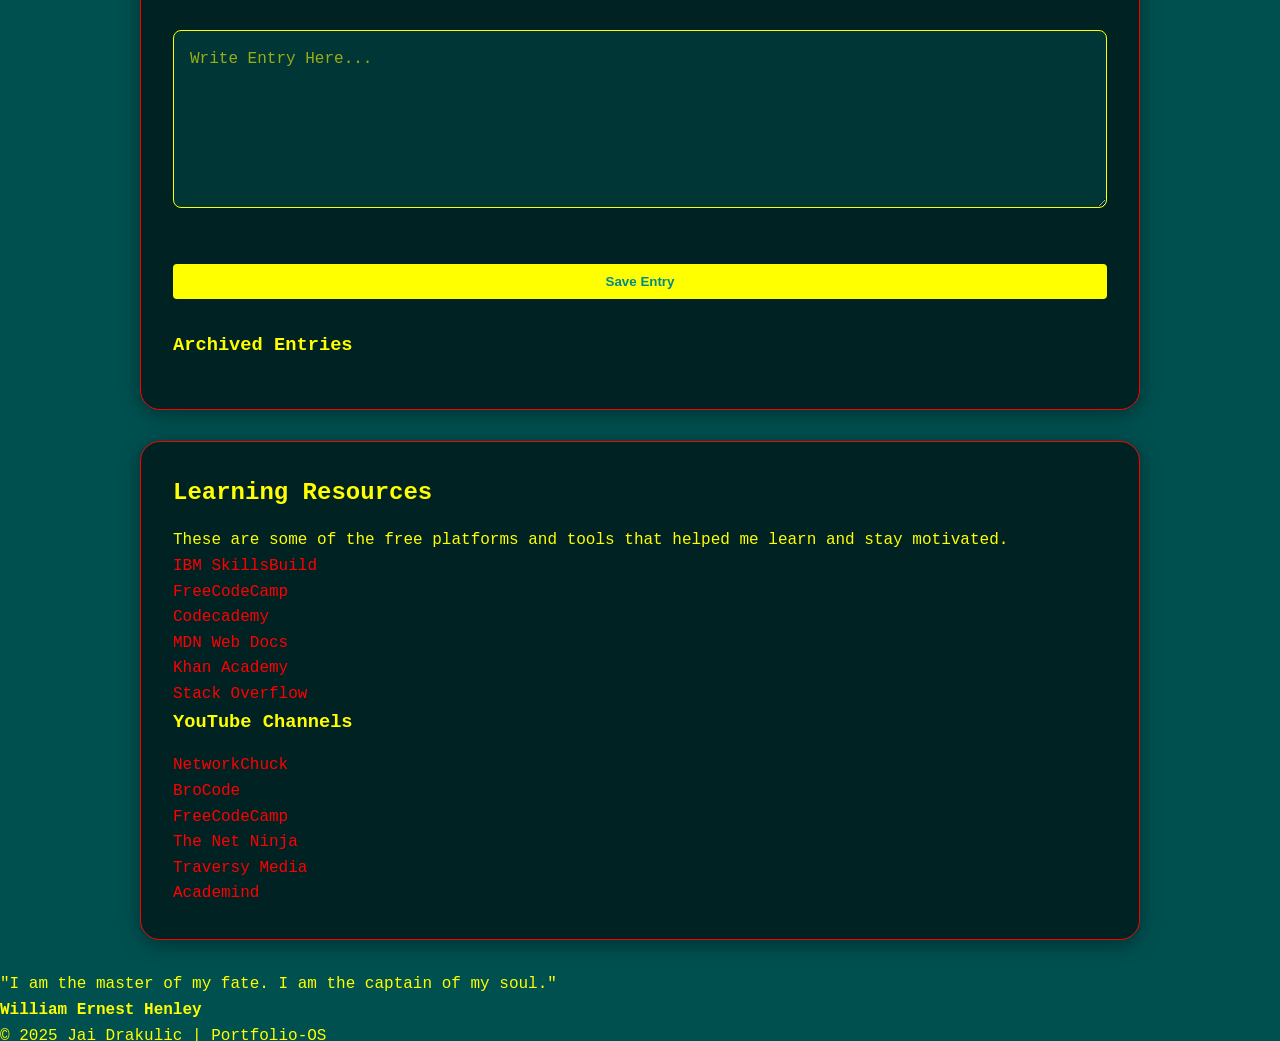
==== commit 8ac078ca: "Updated projects section and modals" ====
--- a/index.html
+++ b/index.html
@@ -64,154 +64,174 @@
     
     
 
-    <!--==============================
-        PROJECTS 
-    ==============================-->
+<!--==============================
+    PROJECTS 
+==============================-->
 <section id="projects" class="scroll-section">
-  <h2>My Projects</h2>
-  <div class="project-grid">
-
-    <!-- Project 1: Portfolio Website -->
-    <div class="project-card">
-      <img src="assets/current portfolio(mobile).png" alt="Portfolio Website Screenshot">
-      <h3>Portfolio Website</h3>
-      <p>Showcasing my projects and growth with a retro-inspired design.</p>
-      <a href="javascript:void(0);" class="cta-button" onclick="openModal(
-  'Portfolio Website',
-  'Showcasing my projects and growth with a retro-inspired design.',
-  `<div class='version-block'>
-     <img src='assets/old portfolio (desktop).png' alt='v1 Portfolio'>
-     <p><strong>v1 – First Version:</strong> Retro styling, glitch effects. Functional but rough.</p>
-   </div>
-   <div class='version-block'>
-     <img src='assets/current portfolio (desktop).png' alt='v2 Portfolio'>
-     <p><strong>v2 – Current Version:</strong> Clean layout, mobile-friendly, structured and polished.</p>
-   </div>`
-)">Learn More</a>
-
-    </div>
-
-    <!-- Project 2: Pixel Drawing Tool -->
-    <div class="project-card">
-      <img src="assets/current drawtool (desktop).png" alt="Pixel Drawing Tool Screenshot">
-      <h3>Pixel Drawing Tool</h3>
-      <p>Simple pixel art editor using a 16-color palette and JavaScript events.</p>
-      <a href="javascript:void(0);" class="cta-button" onclick="openModal(
-        'Pixel Drawing Tool',
-        'Simple pixel art editor using a 16-color palette and JavaScript events.',
-        `<div class='version-block'>
-           <img src='assets/old drawtool (desktop).png' alt='v1 Drawing Tool'>
-           <p><strong>v1 – First Version:</strong> Static grid with colour on click. Very minimal styling and layout.</p>
-         </div>
-         <div class='version-block'>
-           <img src='assets/current drawtool (mobile).png' alt='v2 Drawing Tool'>
-           <p><strong>v2 – Interactive Grid:</strong> Dynamic size selection, hover effects, and free-drawing added. Style updated.</p>
-         </div>`
-      )">Learn More</a>
-      
-    </div>
-
-    <!-- Project 3: Password Generator -->
-    <div class="project-card">
-      <img src="assets/current passgen (mobile).png" alt="Password Generator Screenshot">
-      <h3>Password Generator</h3>
-      <p>Creates strong, random passwords with customizable options.</p>
-      <a href="javascript:void(0);" class="cta-button" onclick="openModal(
-  'Password Generator',
-  'Creates strong, random passwords with customizable options.',
-  `<div class='version-block'>
-     <img src='assets/old passgen (desktop).png' alt='v1 Password Generator'>
-     <p><strong>v1 – First Version:</strong> Basic layout and randomisation. Simple UI and minimal logic.</p>
-   </div>
-   <div class='version-block'>
-     <img src='assets/current passgen (desktop).png' alt='v2 Password Generator'>
-     <p><strong>v2 – Improved Version:</strong> Better design, slider for length, interactive feedback, and retro terminal theme.</p>
-   </div>`
-)">Learn More</a>
-
-    </div>
-
-    <!-- Project 4: CV Website -->
-    <div class="project-card">
-      <img src="assets/cv layout.png" alt="CV Website Screenshot">
-      <h3>CV Website</h3>
-      <p>My first project that introduced me to web development.</p>
-      <a href="javascript:void(0);" class="cta-button" onclick="openModal(
-  'CV Website',
-  'My first project that introduced me to web development.',
-  `<div class='version-block'>
-     <img src='assets/cv layout.png' alt='CV Website'>
-     <p><strong>Initial Version:</strong> Simple HTML/CSS layout to display my work history and skills.</p>
-   </div>`
-)">Learn More</a>
-
-    </div>
-
-    <!-- Project 5: Hash Generator -->
-    <div class="project-card">
-      <img src="assets/hash-generator.png" alt="Hash Generator Screenshot">
-      <h3>Hash Generator</h3>
-      <p>Generates secure SHA hashes; taught me cryptographic functions.</p>
-      <a href="javascript:void(0);" class="cta-button" onclick="openModal(
-  'Hash Generator',
-  'Generates secure SHA hashes; taught me cryptographic functions.',
-  `<div class='version-block'>
-     <img src='assets/hash-generator.png' alt='Hash Generator'>
-     <p><strong>Initial Build:</strong> Created using SCPK mobile editor to generate secure SHA hashes on the fly.</p>
-   </div>`
-)">Learn More</a>
-
-    </div>
-
-    <!-- Project 6: Hash Comparison Tool -->
-    <div class="project-card">
-      <img src="assets/hash-compare.png" alt="Hash Comparison Tool Screenshot">
-      <h3>Hash Comparison Tool</h3>
-      <p>Built to work alongside the Hash Generator for checking matches.</p>
-      <a href="javascript:void(0);" class="cta-button" onclick="openModal(
-  'Hash Comparison Tool',
-  'Built to work alongside the Hash Generator for checking matches.',
-  `<div class='version-block'>
-     <img src='assets/hash-compare.png' alt='Hash Comparison Tool'>
-     <p><strong>Initial Build:</strong> Designed to verify if two input hashes match, complementing the Hash Generator tool.</p>
-   </div>`
-)">Learn More</a>
-
-    </div>
-
-    <!-- Project 7: Simple Code Editor -->
-    <div class="project-card">
-      <img src="assets/code-editor.png" alt="Simple Code Editor Screenshot">
-      <h3>Simple Code Editor</h3>
-      <p>Accepts HTML, CSS, and JavaScript input and displays live previews.</p>
-      <a href="javascript:void(0);" class="cta-button" onclick="openModal(
-  'Simple Code Editor',
-  'Accepts HTML, CSS, and JavaScript input and displays live previews.',
-  `<div class='version-block'>
-     <img src='assets/code-editor.png' alt='Code Editor'>
-     <p><strong>Initial Build:</strong> Basic text input fields and live output iframe. Helped me understand the DOM and iframe security basics.</p>
-   </div>`
-)">Learn More</a>
-
-    </div>
-
-    <!-- Project 8: Task Manager -->
-    <div class="project-card">
-      <img src="assets/task-manager.png" alt="Task Manager Screenshot">
-      <h3>Task Manager</h3>
-      <p>My first full stack application, built in three days.</p>
-      <a href="javascript:void(0);" class="cta-button" onclick="openModal(
-  'Task Manager',
-  'My first full stack application, built in three days.',
-  `<div class='version-block'>
-     <img src='assets/task-manager.png' alt='Task Manager'>
-     <p><strong>Initial Build:</strong> Full CRUD app with backend logic, UI forms, and data handling. Built fast to meet an application deadline.</p>
-   </div>`
-)">Learn More</a>
-
-    </div>
-
-  </div>
+<h2>My Projects</h2>
+<div class="project-grid">
+
+<!-- Project 1: Portfolio Website -->
+<div class="project-card">
+  <img src="assets/current-portfolio-site-desktop.PNG" alt="Portfolio Website Screenshot">
+  <h3>Portfolio Website</h3>
+  <p>Showcasing my projects and growth with a retro-inspired design.</p>
+  <a href="javascript:void(0);" class="cta-button" onclick="openModal(
+'Portfolio Website',
+'Showcasing my projects and growth with a retro-inspired design.',
+`<div class='version-block'>
+ <img src='assets/old portfolio (desktop).png' alt='v1 Portfolio'>
+ <p><strong>v1 – First Version:</strong> Retro styling, glitch effects. Functional but rough.</p>
+</div>
+<div class='version-block'>
+ <img src='assets/current portfolio (desktop).png' alt='v2 Portfolio'>
+ <p><strong>v2 – Current Version:</strong> Clean layout, mobile-friendly, structured and polished.</p>
+</div>
+<div class='version-block'>
+ <img src='assets/current-portfolio-site-desktop.PNG' alt='v3 Portfolio'>
+ <p><strong>v3 – Latest Version:</strong> New visual polish and updated screenshots.</p>
+</div>`
+)">Learn More</a>
+</div>
+
+<!-- Project 2: Pixel Drawing Tool -->
+<div class="project-card">
+  <img src="assets/current-pixel-editor-desktop.PNG" alt="Pixel Drawing Tool Screenshot">
+  <h3>Pixel Drawing Tool</h3>
+  <p>Simple pixel art editor using a 16-color palette and JavaScript events.</p>
+  <a href="javascript:void(0);" class="cta-button" onclick="openModal(
+    'Pixel Drawing Tool',
+    'Simple pixel art editor using a 16-color palette and JavaScript events.',
+    `<div class='version-block'>
+       <img src='assets/old drawtool (desktop).png' alt='v1 Drawing Tool'>
+       <p><strong>v1 – First Version:</strong> Static grid with colour on click. Very minimal styling and layout.</p>
+     </div>
+     <div class='version-block'>
+       <img src='assets/current drawtool (mobile).png' alt='v2 Drawing Tool'>
+       <p><strong>v2 – Interactive Grid:</strong> Dynamic size selection, hover effects, and free-drawing added. Style updated.</p>
+     </div>
+     <div class='version-block'>
+       <img src='assets/current-pixel-editor-desktop.PNG' alt='v3 Drawing Tool'>
+       <p><strong>v3 – Current Version:</strong> Polished layout, mobile/desktop screenshots updated.</p>
+     </div>`
+  )">Learn More</a>
+</div>
+
+<!-- Project 3: Password Generator -->
+<div class="project-card">
+  <img src="assets/current-passgen-mobile.png" alt="Password Generator Screenshot">
+  <h3>Password Generator</h3>
+  <p>Creates strong, random passwords with customizable options.</p>
+  <a href="javascript:void(0);" class="cta-button" onclick="openModal(
+'Password Generator',
+'Creates strong, random passwords with customizable options.',
+`<div class='version-block'>
+ <img src='assets/old passgen (desktop).png' alt='v1 Password Generator'>
+ <p><strong>v1 – First Version:</strong> Basic layout and randomisation. Simple UI and minimal logic.</p>
+</div>
+<div class='version-block'>
+ <img src='assets/current passgen (desktop).png' alt='v2 Password Generator'>
+ <p><strong>v2 – Improved Version:</strong> Better design, slider for length, interactive feedback, and retro terminal theme.</p>
+</div>
+<div class='version-block'>
+ <img src='assets/current-passgen-desktop.PNG' alt='v3 Password Generator'>
+ <p><strong>v3 – Final Version:</strong> Updated layout with mobile/desktop polish and completed UI.</p>
+</div>`
+)">Learn More</a>
+</div>
+
+<!-- Project 4: CV Website -->
+<div class="project-card">
+  <img src="assets/cv layout.png" alt="CV Website Screenshot">
+  <h3>CV Website</h3>
+  <p>My first project that introduced me to web development.</p>
+  <a href="javascript:void(0);" class="cta-button" onclick="openModal(
+'CV Website',
+'My first project that introduced me to web development.',
+`<div class='version-block'>
+ <img src='assets/cv layout.png' alt='CV Website'>
+ <p><strong>Initial Version:</strong> Simple HTML/CSS layout to display my work history and skills.</p>
+</div>`
+)">Learn More</a>
+</div>
+
+<!-- Project 5: Hash Generator -->
+<div class="project-card">
+  <img src="assets/current-hash-tools-desktop.PNG" alt="Hash Generator Screenshot">
+  <h3>Hash Generator</h3>
+  <p>Generates secure SHA hashes; taught me cryptographic functions.</p>
+  <a href="javascript:void(0);" class="cta-button" onclick="openModal(
+'Hash Generator',
+'Generates secure SHA hashes; taught me cryptographic functions.',
+`<div class='version-block'>
+ <img src='assets/hash-generator.png' alt='v1 Hash Generator'>
+ <p><strong>v1 – Initial Build:</strong> Created using SCPK mobile editor to generate secure SHA hashes on the fly.</p>
+</div>
+<div class='version-block'>
+ <img src='assets/current-hash-tools-desktop.PNG' alt='v2 Hash Generator'>
+ <p><strong>v2 – Current Version:</strong> Combined tools with updated UI and screenshots.</p>
+</div>`
+)">Learn More</a>
+</div>
+
+<!-- Project 6: Hash Comparison Tool -->
+<div class="project-card">
+  <img src="assets/current-hash-tools-mobile.png" alt="Hash Comparison Tool Screenshot">
+  <h3>Hash Comparison Tool</h3>
+  <p>Built to work alongside the Hash Generator for checking matches.</p>
+  <a href="javascript:void(0);" class="cta-button" onclick="openModal(
+'Hash Comparison Tool',
+'Built to work alongside the Hash Generator for checking matches.',
+`<div class='version-block'>
+ <img src='assets/hash-compare.png' alt='v1 Hash Comparison Tool'>
+ <p><strong>v1 – Initial Build:</strong> Designed to verify if two input hashes match, complementing the Hash Generator tool.</p>
+</div>
+<div class='version-block'>
+ <img src='assets/current-hash-tools-mobile.png' alt='v2 Hash Comparison Tool'>
+ <p><strong>v2 – Combined View:</strong> Now integrated with the Hash Generator UI in a polished combined tool.</p>
+</div>`
+)">Learn More</a>
+</div>
+
+<!-- Project 7: Simple Code Editor -->
+<div class="project-card">
+  <img src="assets/current-code-editor-desktop.PNG" alt="Simple Code Editor Screenshot">
+  <h3>Simple Code Editor</h3>
+  <p>Accepts HTML, CSS, and JavaScript input and displays live previews.</p>
+  <a href="javascript:void(0);" class="cta-button" onclick="openModal(
+'Simple Code Editor',
+'Accepts HTML, CSS, and JavaScript input and displays live previews.',
+`<div class='version-block'>
+ <img src='assets/code-editor.png' alt='v1 Code Editor'>
+ <p><strong>v1 – Initial Build:</strong> Basic text input fields and live output iframe. Helped me understand the DOM and iframe security basics.</p>
+</div>
+<div class='version-block'>
+ <img src='assets/current-code-editor-desktop.PNG' alt='v2 Code Editor'>
+ <p><strong>v2 – Updated Version:</strong> Updated interface and responsive screenshot support added.</p>
+</div>`
+)">Learn More</a>
+</div>
+
+<!-- Project 8: Task Manager -->
+<div class="project-card">
+  <img src="assets/current-task-manager-desktop.PNG" alt="Task Manager Screenshot">
+  <h3>Task Manager</h3>
+  <p>My first full stack application, built in three days.</p>
+  <a href="javascript:void(0);" class="cta-button" onclick="openModal(
+'Task Manager',
+'My first full stack application, built in three days.',
+`<div class='version-block'>
+ <img src='assets/task-manager.png' alt='v1 Task Manager'>
+ <p><strong>v1 – Initial Build:</strong> Full CRUD app with backend logic, UI forms, and data handling. Built fast to meet an application deadline.</p>
+</div>
+<div class='version-block'>
+ <img src='assets/current-task-manager-desktop.PNG' alt='v2 Task Manager'>
+ <p><strong>v2 – Final Version:</strong> Fully styled and mobile-tested.</p>
+</div>`
+)">Learn More</a>
+</div>
+
+</div>
 </section>
 
  <!--==============================
--- a/styles.css
+++ b/styles.css
@@ -445,4 +445,54 @@
   height: auto;
   border-radius: 8px;
   margin-bottom: 0.5rem;
-}+}
+
+#journal-lock {
+  position: absolute;
+  top: 0;
+  left: 0;
+  width: 100%;
+  padding: 2rem;
+  background-color: rgba(0, 0, 0, 0.85);
+  backdrop-filter: blur(4px);
+  border: 1px solid red;
+  border-radius: 12px;
+  z-index: 10;
+  text-align: center;
+  font-family: 'Press Start 2P', monospace;
+  color: yellow;
+  box-shadow: 0 0 15px red;
+}
+
+#journal-lock input[type="password"] {
+  width: 80%;
+  padding: 0.8rem;
+  margin-bottom: 1rem;
+  border: 1px solid yellow;
+  border-radius: 8px;
+  background-color: #003636;
+  color: yellow;
+  font-family: 'Press Start 2P', monospace;
+  text-align: center;
+  font-size: 0.85rem;
+}
+
+#journal-lock input[type="password"]::placeholder {
+  color: rgba(255, 255, 0, 0.5);
+}
+
+#journal-lock button {
+  padding: 0.6rem 1.2rem;
+  font-size: 0.8rem;
+  font-family: 'Press Start 2P', monospace;
+  background-color: yellow;
+  color: darkcyan;
+  border: none;
+  border-radius: 4px;
+  cursor: pointer;
+  transition: background-color 0.3s ease;
+}
+
+#journal-lock button:hover {
+  background-color: #ffe100;
+}
